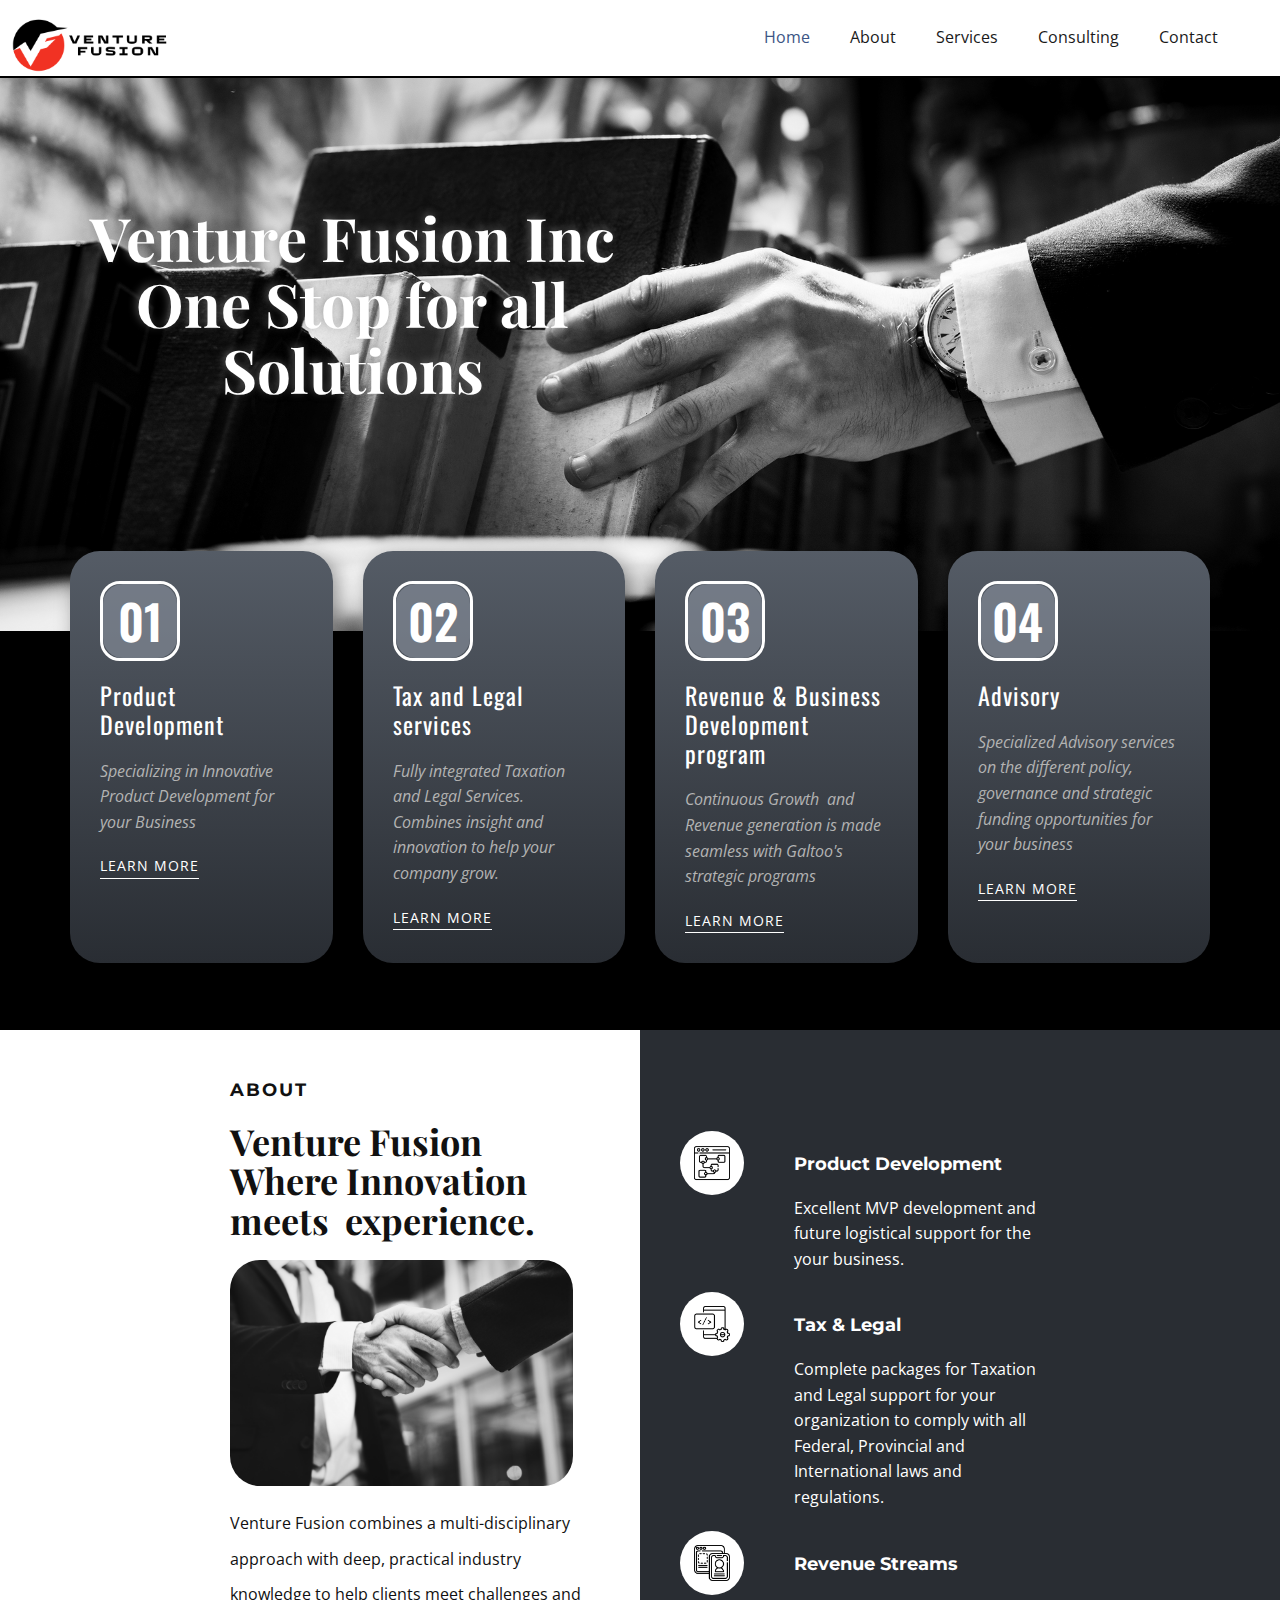
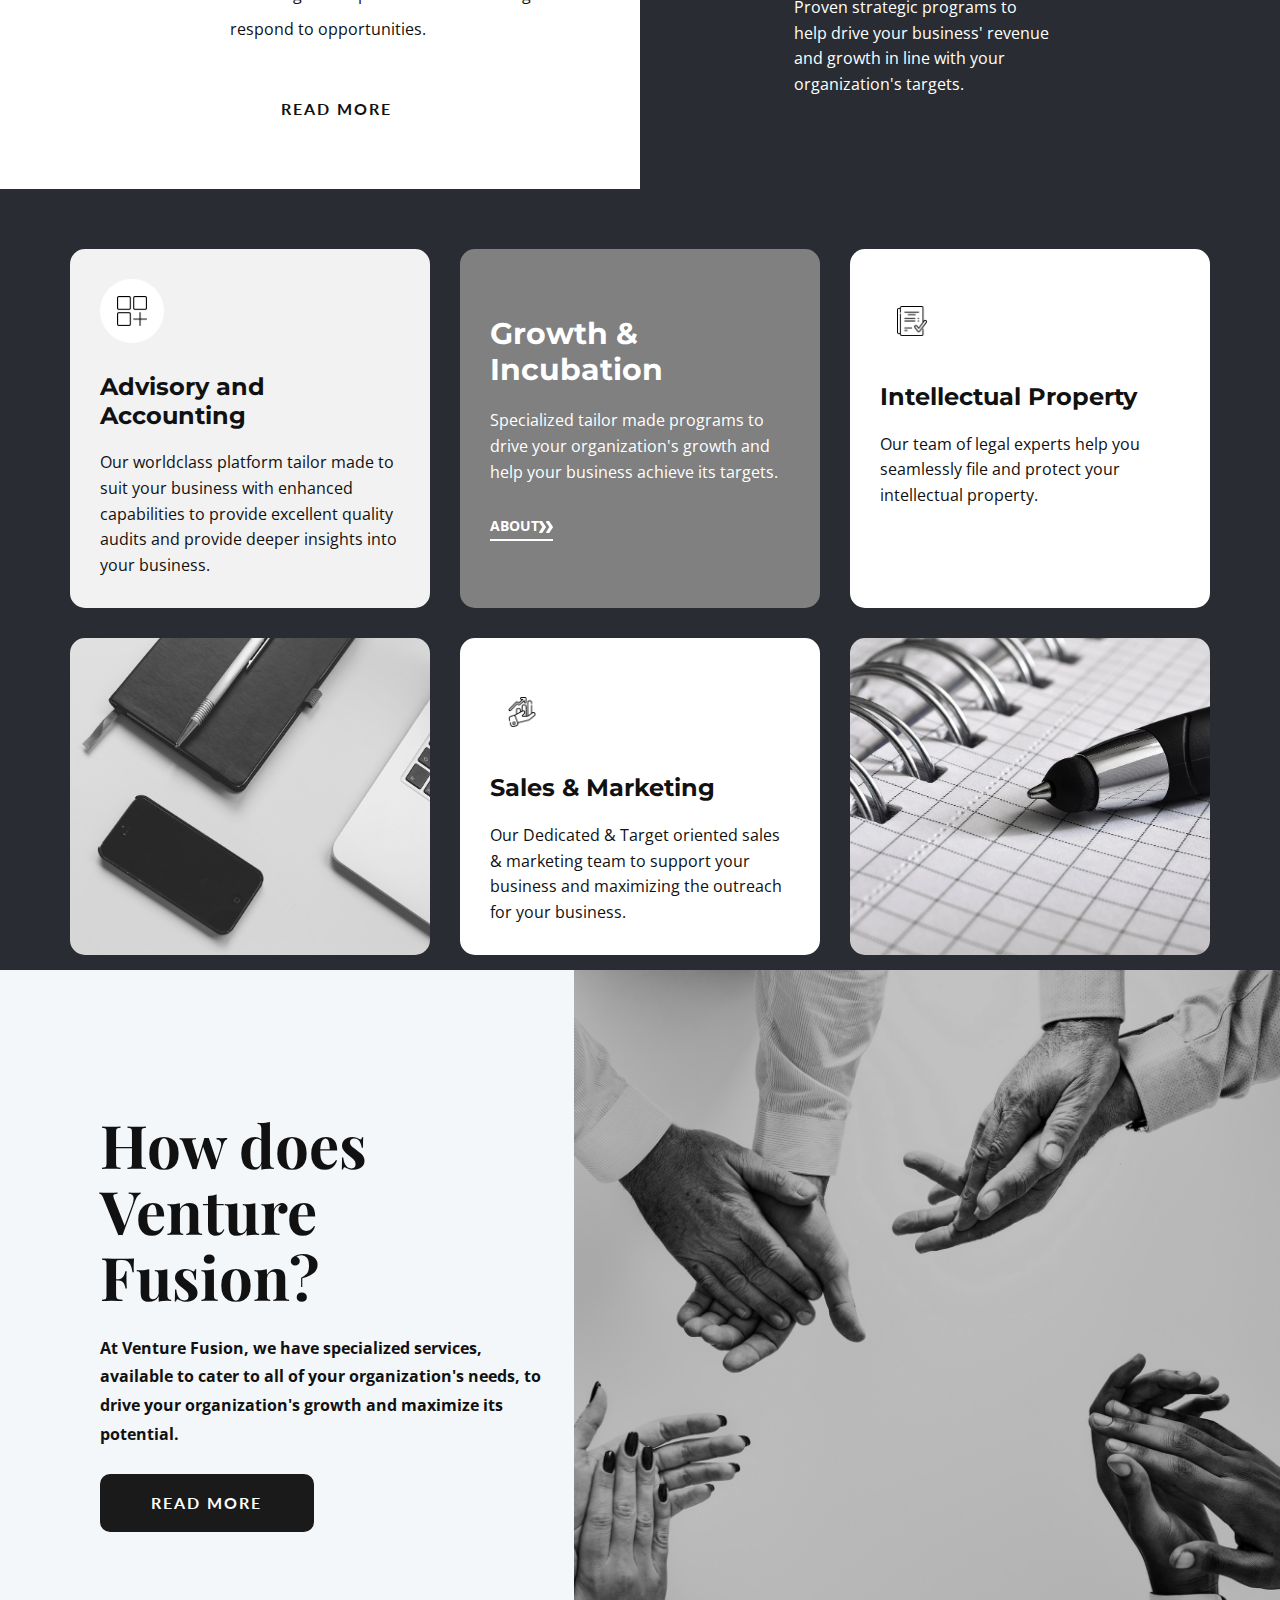
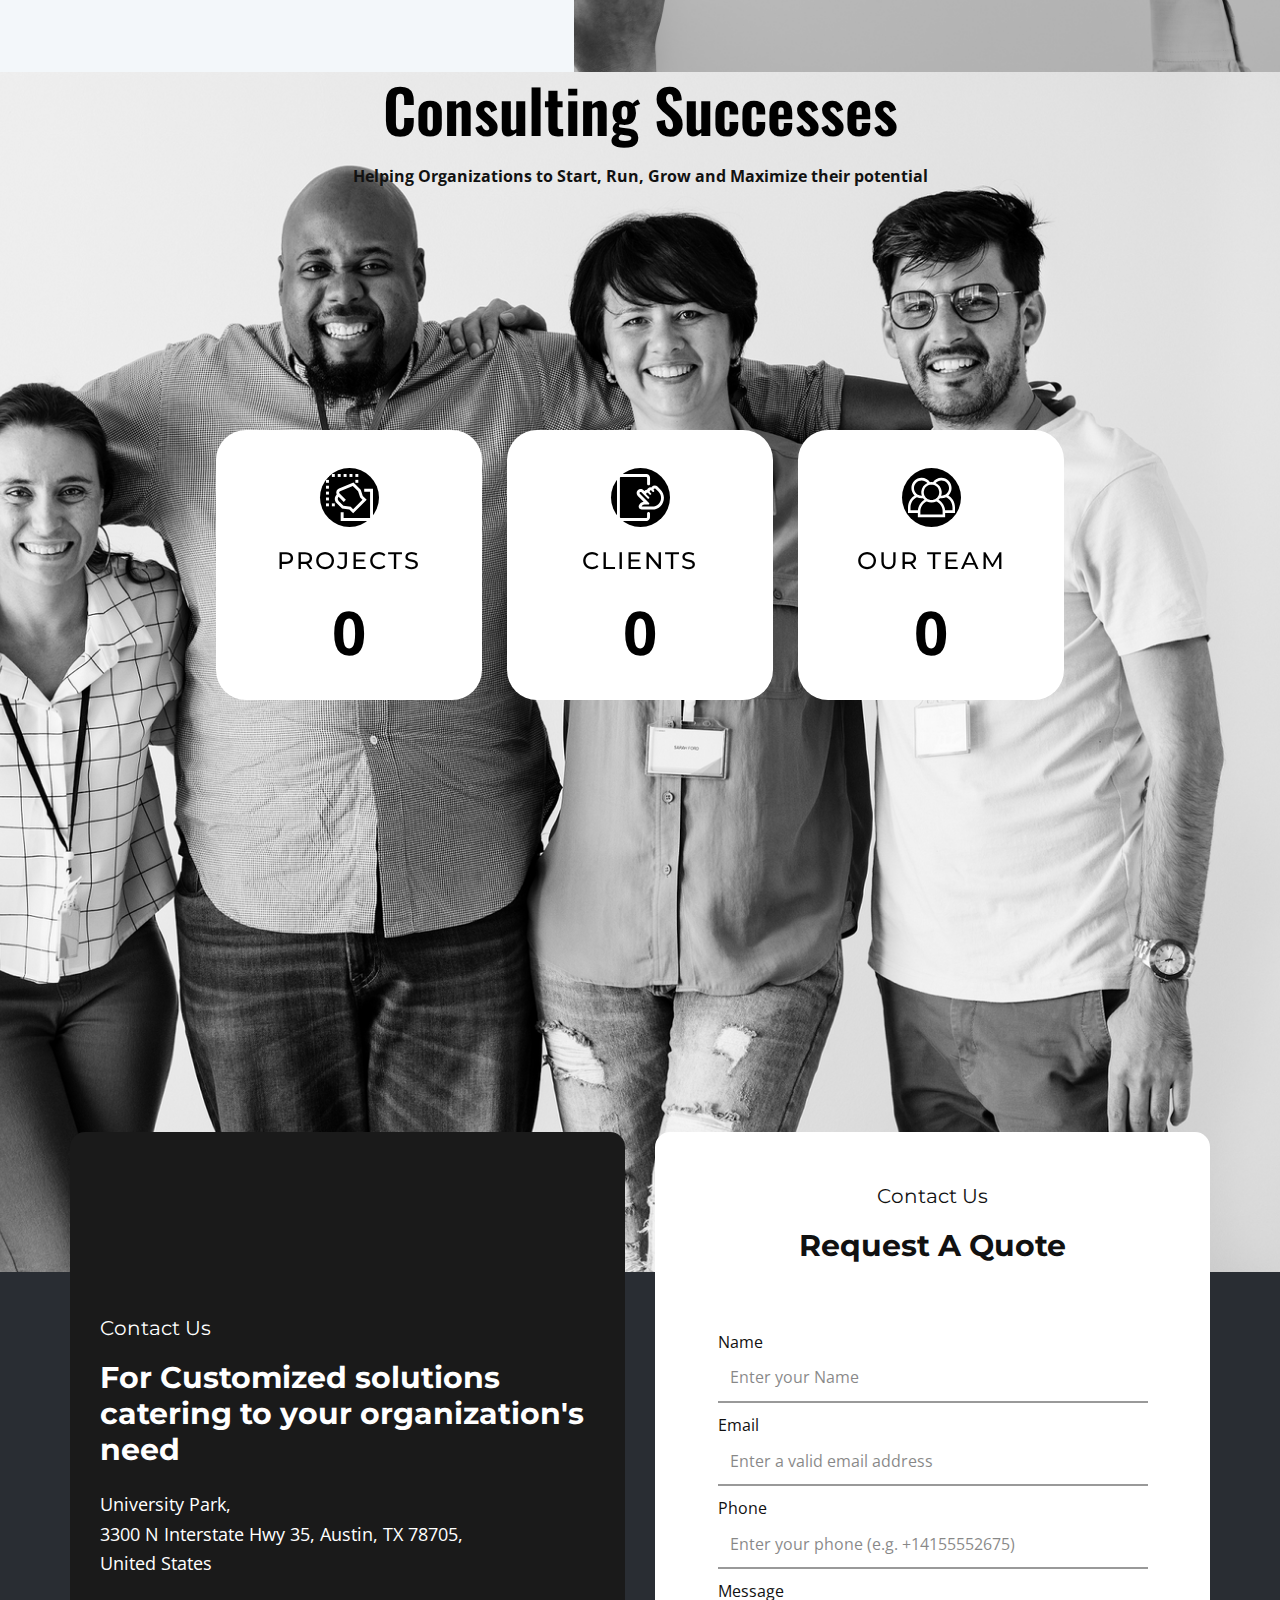
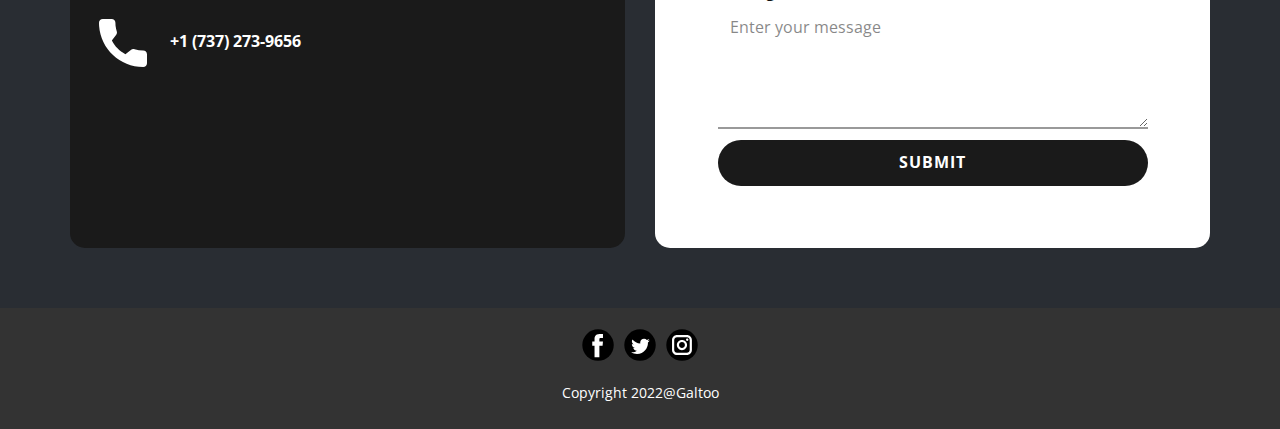
==== index.html @ 4411c6b2 "Initial commit" ====
<!DOCTYPE html>
<html style="font-size: 16px;" lang="en"><head>
    <meta name="viewport" content="width=device-width, initial-scale=1.0">
    <meta charset="utf-8">
    <meta name="keywords" content="01, 02, 03, 04, ​A Founder Branding Agency, Meet The Team
Our Professionals, ​How does startup funding work?, ​Your vision plus our expertise, ​Small Pricing Plan For Your Creative Business, ​Consulting Successes">
    <meta name="description" content="">
    <title>Home</title>
    <link rel="stylesheet" href="nicepage.css" media="screen">
<link rel="stylesheet" href="Home.css" media="screen">
    <script class="u-script" type="text/javascript" src="jquery.js" defer=""></script>
    <script class="u-script" type="text/javascript" src="nicepage.js" defer=""></script>
    <meta name="generator" content="Nicepage 5.0.7, nicepage.com">
    <meta name="referrer" content="origin">
    <link rel="icon" href="images/favicon.png">
    <link id="u-theme-google-font" rel="stylesheet" href="https://fonts.googleapis.com/css?family=Oswald:200,300,400,500,600,700|Open+Sans:300,300i,400,400i,500,500i,600,600i,700,700i,800,800i">
    <link id="u-page-google-font" rel="stylesheet" href="https://fonts.googleapis.com/css?family=Playfair+Display:400,400i,500,500i,600,600i,700,700i,800,800i,900,900i|Montserrat:100,100i,200,200i,300,300i,400,400i,500,500i,600,600i,700,700i,800,800i,900,900i|Lato:100,100i,300,300i,400,400i,700,700i,900,900i">
    
    
    
    
    
    
    
    <script type="application/ld+json">{
		"@context": "http://schema.org",
		"@type": "Organization",
		"name": "Galtoo",
		"logo": "images/VentureFusionLogo.png",
		"sameAs": [
				"https://facebook.com/name",
				"https://twitter.com/name",
				"https://instagram.com/name"
		]
}</script>
    <meta name="theme-color" content="#1659d7">
    <meta name="twitter:site" content="@">
    <meta name="twitter:card" content="summary_large_image">
    <meta name="twitter:title" content="Home">
    <meta name="twitter:description" content="Galtoo">
    <meta property="og:title" content="Home">
    <meta property="og:description" content="">
    <meta property="og:type" content="website">
  </head>
  <body data-home-page="Home.html" data-home-page-title="Home" class="u-body u-overlap u-xl-mode" data-lang="en"><header class="u-align-center-xs u-border-1 u-border-white u-clearfix u-header u-sticky u-sticky-2cbe u-white u-header" id="sec-805b"><style class="u-sticky-style" data-style-id="2cbe">.u-sticky-fixed.u-sticky-2cbe:before, .u-body.u-sticky-fixed .u-sticky-2cbe:before {
borders: top right bottom left !important; border-color: #404040 !important; border-width: 2px !important
}</style><a href="Home.html#sec-039a" class="u-image u-logo u-image-1" data-image-width="1000" data-image-height="1000" title="Home">
        <img src="images/VentureFusionLogo.png" class="u-logo-image u-logo-image-1">
      </a><nav class="u-align-left u-font-size-14 u-menu u-menu-one-level u-nav-spacing-25 u-offcanvas u-menu-1" data-responsive-from="MD">
        <div class="menu-collapse">
          <a class="u-button-style u-custom-text-active-color u-custom-text-color u-custom-text-hover-color u-nav-link" href="#" style="padding: 4px 0px; font-size: calc(1em + 8px);">
            <svg class="u-svg-link" preserveAspectRatio="xMidYMin slice" viewBox="0 0 302 302" style=""><use xmlns:xlink="http://www.w3.org/1999/xlink" xlink:href="#svg-7b92"></use></svg>
            <svg xmlns="http://www.w3.org/2000/svg" xmlns:xlink="http://www.w3.org/1999/xlink" version="1.1" id="svg-7b92" x="0px" y="0px" viewBox="0 0 302 302" style="enable-background:new 0 0 302 302;" xml:space="preserve" class="u-svg-content"><g><rect y="36" width="302" height="30"></rect><rect y="236" width="302" height="30"></rect><rect y="136" width="302" height="30"></rect>
</g><g></g><g></g><g></g><g></g><g></g><g></g><g></g><g></g><g></g><g></g><g></g><g></g><g></g><g></g><g></g></svg>
          </a>
        </div>
        <div class="u-custom-menu u-nav-container">
          <ul class="u-nav u-unstyled u-nav-1"><li class="u-nav-item"><a class="u-button-style u-nav-link u-text-active-palette-1-dark-2 u-text-grey-90 u-text-hover-palette-1-dark-1" href="Home.html#sec-039a" style="padding: 10px 20px;">Home</a>
</li><li class="u-nav-item"><a class="u-button-style u-nav-link u-text-active-palette-1-dark-2 u-text-grey-90 u-text-hover-palette-1-dark-1" href="Home.html#sec-cb4e" style="padding: 10px 20px;">About</a>
</li><li class="u-nav-item"><a class="u-button-style u-nav-link u-text-active-palette-1-dark-2 u-text-grey-90 u-text-hover-palette-1-dark-1" href="Home.html#carousel_8250" style="padding: 10px 20px;">Services</a>
</li><li class="u-nav-item"><a class="u-button-style u-nav-link u-text-active-palette-1-dark-2 u-text-grey-90 u-text-hover-palette-1-dark-1" href="Home.html#carousel_d7a8" style="padding: 10px 20px;">Consulting</a>
</li><li class="u-nav-item"><a class="u-button-style u-nav-link u-text-active-palette-1-dark-2 u-text-grey-90 u-text-hover-palette-1-dark-1" href="Home.html#carousel_e9ef" style="padding: 10px 20px;">Contact</a>
</li></ul>
        </div>
        <div class="u-custom-menu u-nav-container-collapse">
          <div class="u-align-center u-black u-container-style u-inner-container-layout u-opacity u-opacity-95 u-sidenav">
            <div class="u-inner-container-layout u-sidenav-overflow">
              <div class="u-menu-close"></div>
              <ul class="u-align-center u-nav u-popupmenu-items u-unstyled u-nav-2"><li class="u-nav-item"><a class="u-button-style u-nav-link" href="Home.html#sec-039a">Home</a>
</li><li class="u-nav-item"><a class="u-button-style u-nav-link" href="Home.html#sec-cb4e">About</a>
</li><li class="u-nav-item"><a class="u-button-style u-nav-link" href="Home.html#carousel_8250">Services</a>
</li><li class="u-nav-item"><a class="u-button-style u-nav-link" href="Home.html#carousel_d7a8">Consulting</a>
</li><li class="u-nav-item"><a class="u-button-style u-nav-link" href="Home.html#carousel_e9ef">Contact</a>
</li></ul>
            </div>
          </div>
          <div class="u-black u-menu-overlay u-opacity u-opacity-70"></div>
        </div>
      </nav></header> 
    <section class="u-align-center u-black u-clearfix u-section-1" id="sec-039a">
      <img class="u-expanded-width u-image u-image-1" src="images/closeup-hand-getting-book.png" data-image-width="2250" data-image-height="1502">
      <h2 class="u-align-center u-custom-font u-font-playfair-display u-text u-text-white u-text-1">Venture Fusion Inc<br>One Stop for all Solutions<br>
      </h2>
      <div class="u-list u-list-1">
        <div class="u-repeater u-repeater-1">
          <div class="u-align-left u-container-style u-gradient u-list-item u-radius-30 u-repeater-item u-shape-round u-list-item-1">
            <div class="u-container-layout u-similar-container u-valign-top u-container-layout-1">
              <div class="u-align-center u-border-radius-50 u-container-style u-group u-opacity u-opacity-65 u-palette-5-dark-1 u-radius-20 u-shape-round u-group-1">
                <div class="u-container-layout u-valign-middle u-container-layout-2">
                  <h2 class="u-text u-text-2">01</h2>
                </div>
              </div>
              <h5 class="u-text u-text-body-alt-color u-text-3">Product Development</h5>
              <p class="u-text u-text-default u-text-grey-30 u-text-4">Specializing in Innovative Product Development for your Business</p>
              <a href="About.html" class="u-border-1 u-border-hover-palette-1-base u-border-no-left u-border-no-right u-border-no-top u-border-white u-bottom-left-radius-0 u-bottom-right-radius-0 u-btn u-button-style u-none u-radius-0 u-text-body-alt-color u-top-left-radius-0 u-top-right-radius-0 u-btn-1">learn more</a>
            </div>
          </div>
          <div class="u-align-left u-container-style u-gradient u-list-item u-radius-30 u-repeater-item u-shape-round u-list-item-2">
            <div class="u-container-layout u-similar-container u-valign-top u-container-layout-3">
              <div class="u-align-center u-border-radius-50 u-container-style u-group u-opacity u-opacity-65 u-palette-5-dark-1 u-radius-20 u-shape-round u-video-cover u-group-2">
                <div class="u-container-layout u-valign-middle u-container-layout-4">
                  <h2 class="u-text u-text-default u-text-5">02</h2>
                </div>
              </div>
              <h5 class="u-text u-text-body-alt-color u-text-6">Tax and Legal services</h5>
              <p class="u-text u-text-default u-text-grey-30 u-text-7"> Fully integrated Taxation and Legal Services. Combines insight and innovation to help your company grow.<br>
              </p>
              <a href="About.html" class="u-border-1 u-border-hover-palette-1-base u-border-no-left u-border-no-right u-border-no-top u-border-white u-bottom-left-radius-0 u-bottom-right-radius-0 u-btn u-button-style u-none u-radius-0 u-text-body-alt-color u-top-left-radius-0 u-top-right-radius-0 u-btn-2">learn more</a>
            </div>
          </div>
          <div class="u-align-left u-container-style u-gradient u-list-item u-radius-30 u-repeater-item u-shape-round u-list-item-3">
            <div class="u-container-layout u-similar-container u-valign-top u-container-layout-5">
              <div class="u-align-center u-border-radius-50 u-container-style u-group u-opacity u-opacity-65 u-palette-5-dark-1 u-radius-20 u-shape-round u-video-cover u-group-3">
                <div class="u-container-layout u-valign-middle u-container-layout-6">
                  <h2 class="u-text u-text-default u-text-8">03</h2>
                </div>
              </div>
              <h5 class="u-text u-text-body-alt-color u-text-9">Revenue &amp; Business Development program</h5>
              <p class="u-text u-text-default u-text-grey-30 u-text-10"> Continuous Growth&nbsp; and Revenue generation is made seamless with Galtoo's strategic programs</p>
              <a href="About.html" class="u-border-1 u-border-hover-palette-1-base u-border-no-left u-border-no-right u-border-no-top u-border-white u-bottom-left-radius-0 u-bottom-right-radius-0 u-btn u-button-style u-none u-radius-0 u-text-body-alt-color u-top-left-radius-0 u-top-right-radius-0 u-btn-3">learn more</a>
            </div>
          </div>
          <div class="u-align-left u-container-style u-gradient u-list-item u-radius-30 u-repeater-item u-shape-round u-list-item-3">
            <div class="u-container-layout u-similar-container u-valign-top u-container-layout-5">
              <div class="u-align-center u-border-radius-50 u-container-style u-group u-opacity u-opacity-65 u-palette-5-dark-1 u-radius-20 u-shape-round u-video-cover u-group-3">
                <div class="u-container-layout u-valign-middle u-container-layout-6">
                  <h2 class="u-text u-text-default u-text-8">04</h2>
                </div>
              </div>
              <h5 class="u-text u-text-body-alt-color u-text-9">Advisory&nbsp;</h5>
              <p class="u-text u-text-default u-text-grey-30 u-text-13">Specialized Advisory services on the different policy, governance and strategic funding opportunities for your business</p>
              <a href="About.html" class="u-border-1 u-border-hover-palette-1-base u-border-no-left u-border-no-right u-border-no-top u-border-white u-bottom-left-radius-0 u-bottom-right-radius-0 u-btn u-button-style u-none u-radius-0 u-text-body-alt-color u-top-left-radius-0 u-top-right-radius-0 u-btn-3">learn more</a>
            </div>
          </div>
        </div>
      </div>
    </section>
    <section class="u-align-center u-clearfix u-section-2" id="sec-cb4e">
      <div class="u-clearfix u-expanded-width u-layout-wrap u-layout-wrap-1">
        <div class="u-gutter-0 u-layout">
          <div class="u-layout-row">
            <div class="u-align-left u-container-style u-layout-cell u-size-30 u-white u-layout-cell-1">
              <div class="u-container-layout u-container-layout-1">
                <h5 class="u-custom-font u-font-montserrat u-text u-text-default u-text-1">about</h5>
                <h2 class="u-custom-font u-font-playfair-display u-text u-text-2"> Venture Fusion<br>Where Innovation meets&nbsp; experience.
                </h2>
                <img class="u-image u-image-round u-radius-30 u-image-1" src="images/closeup-business-handshake.png" alt="" data-image-width="2830" data-image-height="1864">
                <p class="u-text u-text-default u-text-3">Venture Fusion combines a multi-disciplinary approach with deep, practical industry knowledge to help clients meet challenges and respond to opportunities.</p>
                <a href="About.html" class="u-active-black u-border-none u-btn u-btn-round u-button-style u-custom-font u-font-lato u-hover-black u-radius-10 u-white u-btn-1">read more</a>
              </div>
            </div>
            <div class="u-align-left u-container-style u-layout-cell u-palette-5-dark-3 u-shape-rectangle u-size-30 u-layout-cell-2">
              <div class="u-container-layout u-valign-middle u-container-layout-2">
                <div class="u-expanded-width u-list u-list-1">
                  <div class="u-repeater u-repeater-1">
                    <div class="u-align-left u-container-style u-list-item u-repeater-item u-shape-rectangle u-list-item-1">
                      <div class="u-container-layout u-similar-container u-container-layout-3"><span class="u-file-icon u-icon u-icon-circle u-white u-icon-1"><img src="images/1548686-5ba08d87.png" alt=""></span>
                        <h6 class="u-custom-font u-font-montserrat u-text u-text-4">Product Development</h6>
                        <p class="u-text u-text-5"><b>
                            <span style="font-weight: 400;">Excellent MVP development and future logistical support for the your business.</span></b>
                        </p>
                      </div>
                    </div>
                    <div class="u-align-left u-container-style u-list-item u-repeater-item u-shape-rectangle u-list-item-2">
                      <div class="u-container-layout u-similar-container u-container-layout-4"><span class="u-file-icon u-icon u-icon-circle u-white u-icon-2"><img src="images/1688519-1f8752e5.png" alt=""></span>
                        <h6 class="u-custom-font u-font-montserrat u-text u-text-6">Tax &amp; Legal</h6>
                        <p class="u-text u-text-7"><b style="font-weight: 400;">Complete packages for Taxation and Legal support for your organization to comply with all Federal, Provincial and International laws and regulations</b>.
                        </p>
                      </div>
                    </div>
                    <div class="u-align-left u-container-style u-list-item u-repeater-item u-shape-rectangle u-list-item-3">
                      <div class="u-container-layout u-similar-container u-container-layout-5"><span class="u-file-icon u-icon u-icon-circle u-white u-icon-3"><img src="images/4365874-6328f274.png" alt=""></span>
                        <h6 class="u-custom-font u-font-montserrat u-text u-text-8">Revenue Streams</h6>
                        <p class="u-text u-text-9">Proven strategic programs to&nbsp; help drive your business' revenue and growth in line with your organization's targets.<br>
                        </p>
                      </div>
                    </div>
                  </div>
                </div>
              </div>
            </div>
          </div>
        </div>
      </div>
    </section>
    <section class="u-clearfix u-palette-5-dark-3 u-section-3" id="carousel_8250">
      <div class="u-clearfix u-sheet u-sheet-1">
        <div class="u-clearfix u-expanded-width u-gutter-30 u-layout-wrap u-layout-wrap-1">
          <div class="u-layout">
            <div class="u-layout-col">
              <div class="u-size-30">
                <div class="u-layout-row">
                  <div class="u-align-left u-container-style u-grey-5 u-layout-cell u-radius-30 u-size-20 u-layout-cell-1">
                    <div class="u-container-layout u-valign-middle u-container-layout-1"><span class="u-file-icon u-icon u-icon-circle u-white u-icon-1"><img src="images/7.png" alt=""></span>
                      <h4 class="u-custom-font u-font-montserrat u-text u-text-default u-text-1">Advisory and Accounting</h4>
                      <p class="u-text u-text-default u-text-2">Our worldclass platform tailor made to suit your business with enhanced capabilities to provide excellent quality&nbsp; audits and provide deeper insights into your business.</p>
                    </div>
                  </div>
                  <div class="u-align-left u-container-style u-grey-50 u-layout-cell u-radius-30 u-shape-round u-size-20 u-layout-cell-2">
                    <div class="u-container-layout u-valign-middle u-container-layout-2">
                      <h3 class="u-custom-font u-font-montserrat u-text u-text-default u-text-3">Growth &amp; Incubation</h3>
                      <p class="u-text u-text-default u-text-4">Specialized tailor made programs to drive your organization's growth and help your business achieve its targets.</p>
                      <a href="About.html" class="u-border-2 u-border-active-palette-1-light-2 u-border-hover-palette-1-light-2 u-border-no-left u-border-no-right u-border-no-top u-border-white u-bottom-left-radius-0 u-bottom-right-radius-0 u-btn u-button-style u-none u-radius-0 u-text-active-palette-1-light-2 u-text-body-alt-color u-text-hover-palette-1-light-2 u-top-left-radius-0 u-top-right-radius-0 u-btn-1">About<span class="u-icon u-text-white"><svg class="u-svg-content" viewBox="0 -32 426.66667 426" style="width: 1em; height: 1em;"><path d="m213.332031 181.667969c0 4.265625-1.277343 8.53125-3.625 11.730469l-106.667969 160c-3.839843 5.761718-10.238281 9.601562-17.707031 9.601562h-64c-11.730469 0-21.332031-9.601562-21.332031-21.332031 0-4.269531 1.28125-8.535157 3.625-11.734375l98.773438-148.265625-98.773438-148.269531c-2.34375-3.199219-3.625-7.464844-3.625-11.730469 0-11.734375 9.601562-21.335938 21.332031-21.335938h64c7.46875 0 13.867188 3.839844 17.707031 9.601563l106.667969 160c2.347657 3.199218 3.625 7.464844 3.625 11.734375zm0 0"></path><path d="m426.667969 181.667969c0 4.265625-1.28125 8.53125-3.628907 11.730469l-106.664062 160c-3.839844 5.761718-10.242188 9.601562-17.707031 9.601562h-64c-11.734375 0-21.335938-9.601562-21.335938-21.332031 0-4.269531 1.28125-8.535157 3.628907-11.734375l98.773437-148.265625-98.773437-148.269531c-2.347657-3.199219-3.628907-7.464844-3.628907-11.730469 0-11.734375 9.601563-21.335938 21.335938-21.335938h64c7.464843 0 13.867187 3.839844 17.707031 9.601563l106.664062 160c2.347657 3.199218 3.628907 7.464844 3.628907 11.734375zm0 0"></path></svg><img></span>
                      </a>
                    </div>
                  </div>
                  <div class="u-align-left u-container-style u-layout-cell u-radius-30 u-shape-round u-size-20 u-white u-layout-cell-3">
                    <div class="u-container-layout u-container-layout-3"><span class="u-file-icon u-icon u-icon-circle u-white u-icon-3"><img src="images/310909-44334308.png" alt=""></span>
                      <h4 class="u-custom-font u-font-montserrat u-text u-text-default u-text-5"> Intellectual Property</h4>
                      <p class="u-text u-text-default u-text-6">Our team of legal experts help you seamlessly file and protect your intellectual property.</p>
                    </div>
                  </div>
                </div>
              </div>
              <div class="u-size-30">
                <div class="u-layout-row">
                  <div class="u-align-left u-container-style u-image u-image-round u-layout-cell u-radius-30 u-size-20 u-image-1" data-image-width="1280" data-image-height="853">
                    <div class="u-container-layout u-container-layout-4"></div>
                  </div>
                  <div class="u-align-left u-container-style u-layout-cell u-radius-30 u-shape-round u-size-20 u-white u-layout-cell-5">
                    <div class="u-container-layout u-container-layout-5"><span class="u-file-icon u-icon u-icon-circle u-white u-icon-4"><img src="images/1389079-dcb4a81d.png" alt=""></span>
                      <h4 class="u-custom-font u-font-montserrat u-text u-text-default u-text-7"> Sales &amp; Marketing</h4>
                      <p class="u-text u-text-default u-text-8">Our Dedicated &amp; Target oriented sales &amp; marketing team to support your business and maximizing the outreach for your business.</p>
                    </div>
                  </div>
                  <div class="u-align-left u-container-style u-image u-image-round u-layout-cell u-radius-30 u-shape-round u-size-20 u-image-2" data-image-width="1280" data-image-height="853">
                    <div class="u-container-layout u-valign-top u-container-layout-6"></div>
                  </div>
                </div>
              </div>
            </div>
          </div>
        </div>
      </div>
    </section>
    <section class="u-clearfix u-image u-section-4" id="carousel_9b75" data-image-width="1980" data-image-height="1141">
      <div class="u-clearfix u-layout-wrap u-layout-wrap-1">
        <div class="u-layout">
          <div class="u-layout-row">
            <div class="u-align-left u-container-style u-layout-cell u-shape-rectangle u-size-25-lg u-size-25-xl u-size-60-md u-size-60-sm u-size-60-xs u-layout-cell-1">
              <div class="u-container-layout u-valign-middle u-container-layout-1">
                <h2 class="u-custom-font u-font-playfair-display u-text u-text-1">
                  <span style="font-weight: 700;"></span>How does Venture Fusion?
                </h2>
                <p class="u-text u-text-2"><b>At Venture Fusion, we have specialized services, available to cater to all of your organization's needs, to drive your organization's growth and maximize its potential.</b>
                </p>
                <a href="About.html" class="u-active-black u-border-none u-btn u-btn-round u-button-style u-custom-font u-font-lato u-grey-90 u-hover-black u-radius-10 u-btn-1">read more</a>
              </div>
            </div>
            <div class="u-container-style u-image u-layout-cell u-size-35-lg u-size-35-xl u-size-60-md u-size-60-sm u-size-60-xs u-image-1" data-image-width="2433" data-image-height="1842">
              <div class="u-container-layout u-container-layout-2"></div>
            </div>
          </div>
        </div>
      </div>
    </section>
    <section class="u-align-center u-clearfix u-image u-section-5" src="" id="carousel_d7a8" data-image-width="2508" data-image-height="1594">
      <div class="u-clearfix u-sheet u-sheet-1">
        <div class="u-align-center u-container-style u-group u-group-1">
          <div class="u-container-layout u-valign-top u-container-layout-1">
            <h2 class="u-text u-text-black u-text-default u-text-1"> Consulting Successes</h2>
            <p class="u-text u-text-2">Helping Organizations to Start, Run, Grow and Maximize their potential<br>
              <br>
              <br>
            </p>
          </div>
        </div>
        <div class="u-list u-list-1">
          <div class="u-repeater u-repeater-1">
            <div class="u-align-center u-container-style u-list-item u-radius-30 u-repeater-item u-shape-round u-video-cover u-white" data-animation-name="zoomIn" data-animation-duration="2000" data-animation-direction="">
              <div class="u-container-layout u-similar-container u-valign-middle u-container-layout-2"><span class="u-black u-icon u-icon-circle u-text-white u-icon-1">
            <svg class="u-svg-link" preserveAspectRatio="xMidYMin slice" viewBox="0 0 128 128" style=""><use xmlns:xlink="http://www.w3.org/1999/xlink" xlink:href="#svg-5e7a"></use></svg>
            <svg class="u-svg-content" viewBox="0 0 128 128" id="svg-5e7a"><polygon points="104 40 104 48 120 48 120 120 48 120 48 104 40 104 40 128 128 128 128 40"></polygon><rect x="80" width="8" height="8"></rect><rect x="16" width="8" height="8"></rect><rect x="32" width="8" height="8"></rect><rect x="16" y="80" width="8" height="8"></rect><rect x="48" width="8" height="8"></rect><rect x="64" width="8" height="8"></rect><rect width="8" height="8"></rect><rect y="48" width="8" height="8"></rect><rect y="64" width="8" height="8"></rect><rect y="32" width="8" height="8"></rect><rect y="16" width="8" height="8"></rect><rect x="80" y="16" width="8" height="8"></rect><rect y="80" width="8" height="8"></rect><path d="m63.6 96.8 10.4 10.4 36.8-36.8-10.6-10.6-5.7-17-19.6-19.5-39.5 16.2c-6.1 2.5-9.1 9.5-6.5 15.7l0.3 0.6-0.5 0.5c-6.2 6.2-6.2 16.4 0 22.6l15.1 15.1 19.8 2.8zm-31.6-29.2c0-2.1 0.8-4.2 2.3-5.7l14.1 14.1 5.7-5.7-17-17c-1.6-1.6-1.6-4.1 0-5.7 0.4-0.4 0.8-0.7 1.3-0.9l34.6-14 14.4 14.4 5.7 17 6.3 6.3-25.5 25.5-6.6-6.6-19.8-2.8-13.2-13.3c-1.5-1.5-2.3-3.5-2.3-5.6z"></path></svg>
          </span>
                <h3 class="u-custom-font u-font-montserrat u-text u-text-black u-text-default u-text-3">Projects</h3>
                <p class="u-text u-text-black u-text-default u-text-4" data-animation-name="counter" data-animation-event="scroll" data-animation-duration="3000">300</p>
              </div>
            </div>
            <div class="u-align-center u-container-style u-list-item u-radius-30 u-repeater-item u-shape-round u-video-cover u-white" data-animation-name="zoomIn" data-animation-duration="2000" data-animation-direction="">
              <div class="u-container-layout u-similar-container u-valign-middle u-container-layout-3"><span class="u-black u-icon u-icon-circle u-text-white u-icon-2">
            <svg class="u-svg-link" preserveAspectRatio="xMidYMin slice" viewBox="0 0 128 128" style=""><use xmlns:xlink="http://www.w3.org/1999/xlink" xlink:href="#svg-e6b7"></use></svg>
            <svg class="u-svg-content" viewBox="0 0 128 128" id="svg-e6b7"><path d="m102.7 39.2c0.8 0 1.5 0.3 2.1 0.9l7.8 7.8c4.8 4.8 7.7 11.5 7.4 18.3-0.6 12.6-11 22.6-23.7 22.6h-29c-0.1 0-0.1-0.1-0.1-0.2 1.1-3 4.1-5.2 7.5-5.2h10.5c0.9 0 1.8-0.4 2.3-1.1 0.8-1.1 0.7-2.6-0.3-3.5l-24.9-24.8c-0.6-0.6-0.9-1.3-0.9-2.1s0.3-1.5 0.9-2.1 1.3-0.8 2.1-0.8 1.5 0.3 2.1 0.8l16.9 16.9c0.5 0.5 1.2 0.8 1.9 0.8s1.4-0.3 1.9-0.8 0.8-1.2 0.8-1.9-0.3-1.4-0.8-1.9l-6.7-6.7c-0.6-0.6-0.9-1.3-0.9-2.1s0.3-1.5 0.9-2.1 1.3-0.8 2.1-0.8 1.5 0.3 2.1 0.8l4 4c0.5 0.5 1.2 0.8 1.9 0.8s1.4-0.3 1.9-0.8 0.8-1.2 0.8-1.9-0.3-1.4-0.8-1.9l-2.7-2.7c-0.5-0.5-0.8-1.2-0.8-2s0.3-1.5 0.9-2.1 1.3-0.9 2.1-0.9 1.5 0.3 2.1 0.9l2.7 2.7c0.5 0.5 1.2 0.8 1.9 0.8s1.4-0.3 1.9-0.8 0.8-1.2 0.8-1.9-0.2-1.3-0.7-1.8c-0.8-0.9-1.2-2.1-0.8-3.3 0.5-1.3 1.6-1.9 2.8-1.9m0-8c-2.9 0-5.7 1.1-7.8 3.2-0.7 0.7-1.2 1.4-1.7 2.1 0 0-0.1 0.1-0.1 0-0.4 0-0.8-0.1-1.1-0.1-2.9 0-5.7 1.1-7.8 3.2-1 1-1.8 2.2-2.3 3.4 0 0 0 0.1-0.1 0.1-2.6 0.2-5.1 1.3-6.9 3.2l-0.2 0.2-2.5-2.5c-2-2-4.9-3.2-7.8-3.2s-5.7 1.1-7.8 3.2-3.2 4.9-3.2 7.8c0 3 1.2 5.7 3.2 7.8l15.8 15.8c0.1 0.1 0 0.2-0.1 0.2-5.8 0.8-10.8 4.8-12.8 10.5-1.9 5.2 2 10.7 7.5 10.7h29.1c8.5 0 16.4-3.3 22.4-9.3 6.1-6.1 9.4-14.3 9.3-23-0.1-8.4-3.8-16.4-9.8-22.4l-7.8-7.8c-1.8-2-4.6-3.1-7.5-3.1z"></path><path d="m82.1 118c0 1.1-0.9 2-2 2h-70.2c-1.1 0-2-0.9-2-2v-108c0-1.1 0.9-2 2-2h70.1c1.1 0 2 0.9 2 2v16.9c0 2.2 1.8 4 4 4s4-1.8 4-4v-16.9c0-5.5-4.5-10-9.9-10h-70.2c-5.4 0-9.9 4.5-9.9 10v108c0 5.5 4.5 10 9.9 10h70.1c5.5 0 9.9-4.5 9.9-10v-10.6c0-2.2-1.8-4-4-4s-4 1.8-4 4v10.6z"></path></svg>
          </span>
                <h3 class="u-custom-font u-font-montserrat u-text u-text-black u-text-default u-text-5">Clie<span style="font-weight: 700;"></span>nts
                </h3>
                <p class="u-text u-text-black u-text-default u-text-6" data-animation-name="counter" data-animation-event="scroll" data-animation-duration="3000">675</p>
              </div>
            </div>
            <div class="u-align-center u-container-style u-list-item u-radius-30 u-repeater-item u-shape-round u-video-cover u-white" data-animation-name="zoomIn" data-animation-duration="2000" data-animation-direction="">
              <div class="u-container-layout u-similar-container u-valign-middle u-container-layout-4"><span class="u-black u-icon u-icon-circle u-text-white u-icon-3"><svg class="u-svg-link" preserveAspectRatio="xMidYMin slice" viewBox="0 0 372.483 372.483" style=""><use xmlns:xlink="http://www.w3.org/1999/xlink" xlink:href="#svg-32f8"></use></svg><svg class="u-svg-content" viewBox="0 0 372.483 372.483" x="0px" y="0px" id="svg-32f8" style="enable-background:new 0 0 372.483 372.483;"><g id="XMLID_10_"><g><path d="M372.482,263.045c0-21.796-6.527-42.842-18.877-60.863c-8.883-12.962-20.322-23.726-33.578-31.725    c15.607-14.78,25.372-35.67,25.372-58.811c0-44.684-36.354-81.038-81.037-81.038c-26.496,0-51.316,13.104-66.392,34.615    c-3.831-0.558-7.745-0.859-11.729-0.859s-7.897,0.302-11.728,0.859c-15.077-21.511-39.897-34.615-66.392-34.615    c-44.684,0-81.038,36.354-81.038,81.038c0,23.141,9.765,44.031,25.373,58.811c-13.257,7.998-24.696,18.763-33.578,31.724    C6.528,220.203,0,241.249,0,263.045v45.075h78.121v33.755h216.242V308.12h78.12v-45.075H372.482z M264.362,50.609    c33.656,0,61.037,27.381,61.037,61.038s-27.381,61.038-61.037,61.038c-0.603,0-1.206-0.009-1.81-0.027    c0.046-0.128,0.084-0.259,0.129-0.387c1.042-2.954,1.911-5.988,2.608-9.087c0.049-0.22,0.105-0.438,0.152-0.659    c0.181-0.836,0.34-1.68,0.495-2.526c0.073-0.4,0.148-0.799,0.215-1.2c0.126-0.755,0.24-1.513,0.345-2.274    c0.073-0.529,0.139-1.058,0.202-1.588c0.079-0.672,0.156-1.345,0.219-2.022c0.064-0.691,0.112-1.383,0.158-2.076    c0.036-0.546,0.081-1.09,0.106-1.639c0.055-1.177,0.086-2.356,0.09-3.536c0-0.087,0.007-0.172,0.007-0.26    c0-0.047-0.004-0.094-0.004-0.141c-0.002-1.205-0.037-2.403-0.091-3.597c-0.016-0.347-0.037-0.693-0.057-1.039    c-0.059-1.015-0.136-2.025-0.231-3.03c-0.022-0.228-0.04-0.456-0.063-0.683c-3.022-29.209-21.475-54.21-48.095-65.774    C230.208,58.253,246.8,50.609,264.362,50.609z M165.122,88.131c0.195-0.071,0.392-0.138,0.587-0.208    c0.607-0.217,1.219-0.423,1.834-0.622c0.466-0.149,0.935-0.293,1.407-0.431c0.343-0.101,0.687-0.198,1.032-0.294    c0.616-0.169,1.235-0.334,1.86-0.485c4.62-1.122,9.438-1.731,14.397-1.731c4.963,0.004,9.783,0.614,14.404,1.736    c0.621,0.15,1.236,0.314,1.849,0.482c0.35,0.097,0.7,0.195,1.047,0.298c0.466,0.137,0.93,0.279,1.391,0.426    c0.623,0.201,1.242,0.409,1.856,0.629c0.189,0.067,0.378,0.131,0.566,0.2c20.413,7.549,35.718,25.716,39.182,47.763    c0.027,0.176,0.053,0.353,0.079,0.53c0.111,0.747,0.204,1.5,0.287,2.255c0.03,0.278,0.062,0.555,0.089,0.834    c0.066,0.689,0.115,1.383,0.159,2.079c0.018,0.298,0.043,0.595,0.057,0.894c0.042,0.889,0.065,1.783,0.068,2.682    c0,0.078,0.005,0.154,0.005,0.232c0,0.036-0.002,0.073-0.002,0.109c-0.002,0.87-0.028,1.734-0.066,2.595    c-0.012,0.271-0.024,0.542-0.04,0.812c-0.047,0.832-0.109,1.66-0.189,2.482c-0.031,0.318-0.073,0.635-0.109,0.952    c-0.061,0.532-0.129,1.063-0.203,1.591c-0.058,0.411-0.116,0.823-0.182,1.232c-0.101,0.623-0.213,1.242-0.333,1.859    c-0.107,0.549-0.224,1.096-0.346,1.642c-0.073,0.329-0.149,0.658-0.228,0.985c-0.195,0.811-0.409,1.617-0.637,2.42    c-0.091,0.319-0.176,0.64-0.272,0.956c-0.139,0.46-0.289,0.916-0.438,1.372c-0.12,0.365-0.243,0.728-0.37,1.09    c-0.144,0.411-0.286,0.823-0.438,1.231c-0.259,0.693-0.531,1.38-0.814,2.061c-0.126,0.304-0.26,0.605-0.391,0.908    c-0.247,0.567-0.501,1.131-0.765,1.689c-0.031,0.066-0.062,0.132-0.093,0.198c-0.095,0.198-0.189,0.397-0.286,0.595    c-0.296,0.604-0.604,1.201-0.92,1.793c-0.123,0.23-0.242,0.463-0.368,0.692c-0.008,0.015-0.016,0.029-0.024,0.043    c-0.346,0.63-0.707,1.25-1.074,1.866c-0.146,0.244-0.29,0.489-0.439,0.73c-0.4,0.649-0.811,1.291-1.234,1.923    c-0.263,0.393-0.538,0.778-0.81,1.165c-0.231,0.328-0.461,0.657-0.698,0.98c-0.307,0.418-0.62,0.831-0.938,1.242    c-0.216,0.279-0.434,0.556-0.654,0.832c-0.336,0.42-0.675,0.838-1.021,1.249c-0.215,0.255-0.436,0.505-0.655,0.756    c-0.36,0.413-0.719,0.827-1.089,1.23c-0.22,0.239-0.448,0.469-0.672,0.705c-0.602,0.635-1.218,1.256-1.846,1.865    c-0.373,0.361-0.744,0.723-1.126,1.074c-0.264,0.243-0.535,0.479-0.804,0.718c-0.438,0.389-0.879,0.774-1.328,1.15    c-0.228,0.191-0.458,0.38-0.689,0.568c-0.543,0.442-1.093,0.875-1.652,1.299c-0.152,0.115-0.302,0.232-0.455,0.346    c-10.16,7.553-22.736,12.03-36.34,12.03c-13.605,0-26.183-4.478-36.343-12.033c-0.15-0.112-0.297-0.227-0.446-0.34    c-0.561-0.425-1.114-0.861-1.659-1.305c-0.229-0.187-0.458-0.374-0.684-0.564c-0.451-0.378-0.893-0.765-1.333-1.155    c-0.267-0.238-0.537-0.472-0.8-0.714c-0.383-0.352-0.755-0.715-1.129-1.076c-0.631-0.611-1.248-1.234-1.852-1.871    c-0.221-0.233-0.447-0.46-0.664-0.696c-0.371-0.404-0.73-0.819-1.09-1.232c-0.219-0.251-0.439-0.5-0.654-0.755    c-0.347-0.411-0.685-0.829-1.021-1.248c-0.22-0.276-0.439-0.553-0.655-0.833c-0.317-0.41-0.63-0.823-0.937-1.241    c-0.237-0.324-0.468-0.654-0.699-0.983c-0.272-0.386-0.546-0.77-0.808-1.162c-0.425-0.635-0.838-1.279-1.239-1.93    c-0.147-0.239-0.289-0.48-0.433-0.721c-0.373-0.625-0.738-1.253-1.089-1.892c-0.129-0.235-0.251-0.474-0.378-0.71    c-0.316-0.594-0.625-1.193-0.922-1.798c-0.106-0.215-0.209-0.432-0.312-0.648c-0.016-0.033-0.031-0.066-0.046-0.099    c-0.277-0.584-0.542-1.174-0.801-1.769c-0.123-0.283-0.248-0.565-0.366-0.849c-0.29-0.696-0.567-1.398-0.832-2.106    c-0.143-0.382-0.275-0.768-0.41-1.153c-0.139-0.395-0.273-0.793-0.404-1.192c-0.141-0.432-0.283-0.864-0.415-1.298    c-0.197-0.649-0.383-1.302-0.558-1.959c-0.123-0.461-0.234-0.926-0.347-1.39c-0.088-0.365-0.173-0.73-0.254-1.097    c-0.1-0.45-0.201-0.899-0.291-1.351c-0.139-0.704-0.266-1.412-0.38-2.124c-0.062-0.384-0.116-0.769-0.171-1.153    c-0.081-0.569-0.154-1.141-0.219-1.715c-0.032-0.283-0.069-0.566-0.098-0.849c-0.083-0.843-0.146-1.692-0.194-2.544    c-0.014-0.245-0.025-0.49-0.036-0.735c-0.041-0.911-0.07-1.825-0.07-2.745c0-0.986,0.028-1.965,0.075-2.94    c0.013-0.265,0.035-0.528,0.05-0.792c0.044-0.732,0.097-1.462,0.167-2.188c0.024-0.253,0.053-0.505,0.08-0.757    c0.086-0.786,0.183-1.568,0.299-2.345c0.022-0.151,0.044-0.303,0.068-0.454C129.393,113.864,144.701,95.685,165.122,88.131z     M47.083,111.647c0-33.656,27.381-61.038,61.038-61.038c17.563,0,34.154,7.645,45.625,20.529    c-26.629,11.568-45.086,36.581-48.099,65.802c-0.021,0.198-0.036,0.397-0.055,0.596c-0.1,1.041-0.179,2.086-0.239,3.137    c-0.018,0.32-0.038,0.639-0.053,0.96c-0.057,1.251-0.096,2.506-0.096,3.77c0,1.276,0.037,2.549,0.097,3.821    c0.024,0.512,0.066,1.019,0.099,1.528c0.049,0.732,0.099,1.464,0.167,2.194c0.06,0.649,0.134,1.294,0.21,1.939    c0.066,0.562,0.136,1.122,0.214,1.682c0.102,0.735,0.212,1.467,0.333,2.196c0.073,0.433,0.153,0.865,0.232,1.297    c0.15,0.816,0.303,1.63,0.477,2.437c0.058,0.266,0.124,0.53,0.184,0.795c0.679,3.003,1.522,5.943,2.526,8.81    c0.064,0.185,0.12,0.372,0.185,0.556c-0.603,0.018-1.207,0.027-1.809,0.027C74.464,172.684,47.083,145.303,47.083,111.647z     M94.888,239.148c-0.22,0.347-0.43,0.7-0.646,1.049c-0.457,0.738-0.91,1.478-1.348,2.225c-0.245,0.417-0.481,0.837-0.719,1.257    c-0.394,0.693-0.783,1.388-1.161,2.089c-0.238,0.441-0.472,0.884-0.704,1.327c-0.364,0.697-0.719,1.398-1.067,2.101    c-0.219,0.442-0.437,0.883-0.649,1.327c-0.354,0.741-0.695,1.488-1.032,2.236c-0.183,0.407-0.371,0.811-0.548,1.22    c-0.39,0.896-0.762,1.799-1.127,2.705c-0.107,0.265-0.221,0.527-0.325,0.792c-0.463,1.177-0.906,2.362-1.326,3.553    c-0.096,0.273-0.182,0.549-0.277,0.822c-0.316,0.918-0.624,1.839-0.915,2.764c-0.133,0.425-0.256,0.852-0.384,1.278    c-0.235,0.784-0.466,1.569-0.683,2.359c-0.129,0.47-0.252,0.941-0.375,1.413c-0.198,0.758-0.388,1.518-0.568,2.281    c-0.115,0.483-0.227,0.966-0.334,1.45c-0.172,0.773-0.333,1.549-0.488,2.326c-0.093,0.467-0.189,0.934-0.276,1.403    c-0.157,0.846-0.298,1.696-0.435,2.547c-0.064,0.4-0.135,0.798-0.195,1.198c-0.186,1.25-0.355,2.503-0.497,3.762    c-0.002,0.015-0.003,0.03-0.004,0.045c-0.129,1.145-0.24,2.292-0.333,3.443H20v-25.075c0-34.258,19.694-65.013,50.548-79.631    c11.24,5.908,24.017,9.271,37.572,9.271c3.92,0,7.852-0.29,11.754-0.864c0.608,0.867,1.226,1.725,1.866,2.567    c0.216,0.283,0.44,0.559,0.66,0.839c0.632,0.808,1.273,1.607,1.935,2.39c0.271,0.321,0.549,0.635,0.825,0.952    c0.62,0.712,1.25,1.415,1.894,2.104c0.338,0.363,0.682,0.72,1.026,1.077c0.589,0.607,1.186,1.205,1.793,1.794    c0.228,0.221,0.443,0.455,0.673,0.674c-0.869,0.525-1.73,1.063-2.583,1.612c-0.139,0.089-0.275,0.183-0.413,0.273    c-0.853,0.554-1.697,1.12-2.533,1.697c-0.289,0.2-0.577,0.402-0.865,0.604c-0.745,0.525-1.482,1.059-2.213,1.602    c-0.231,0.172-0.465,0.34-0.694,0.514c-0.93,0.703-1.849,1.419-2.756,2.151c-0.198,0.16-0.392,0.325-0.59,0.487    c-0.722,0.591-1.437,1.192-2.143,1.802c-0.274,0.236-0.546,0.474-0.818,0.713c-0.707,0.623-1.405,1.255-2.096,1.896    c-0.18,0.167-0.364,0.331-0.543,0.5c-0.848,0.798-1.683,1.611-2.506,2.438c-0.214,0.215-0.423,0.434-0.635,0.65    c-0.63,0.643-1.253,1.293-1.868,1.952c-0.244,0.262-0.488,0.524-0.73,0.789c-0.692,0.756-1.374,1.522-2.045,2.299    c-0.105,0.122-0.214,0.24-0.319,0.363c-0.765,0.893-1.513,1.803-2.251,2.722c-0.206,0.256-0.407,0.516-0.61,0.775    c-0.555,0.705-1.102,1.417-1.64,2.136c-0.208,0.278-0.417,0.554-0.622,0.834c-0.704,0.96-1.399,1.928-2.074,2.913    C96.274,236.998,95.572,238.069,94.888,239.148z M98.121,321.876v-13.755v-11.32c0-1.11,0.021-2.216,0.062-3.319    c0.013-0.363,0.042-0.723,0.06-1.085c0.036-0.736,0.07-1.473,0.124-2.206c0.033-0.445,0.083-0.886,0.123-1.33    c0.058-0.646,0.11-1.293,0.182-1.935c0.053-0.47,0.122-0.937,0.182-1.406c0.078-0.611,0.151-1.223,0.241-1.831    c0.073-0.484,0.161-0.964,0.241-1.446c0.098-0.586,0.189-1.174,0.299-1.757c0.093-0.493,0.201-0.981,0.302-1.472    c0.116-0.566,0.227-1.134,0.354-1.696c0.112-0.496,0.24-0.987,0.36-1.481c0.135-0.55,0.264-1.103,0.409-1.65    c0.132-0.497,0.278-0.989,0.418-1.482c0.152-0.537,0.3-1.075,0.462-1.608c0.151-0.496,0.317-0.988,0.476-1.481    c0.17-0.523,0.335-1.047,0.514-1.566c0.17-0.491,0.353-0.978,0.531-1.465c0.188-0.514,0.372-1.03,0.569-1.54    c0.188-0.485,0.388-0.964,0.583-1.446c0.205-0.503,0.407-1.009,0.621-1.508c0.207-0.481,0.425-0.957,0.64-1.433    c0.221-0.491,0.44-0.984,0.67-1.47c0.225-0.475,0.461-0.944,0.694-1.415c0.238-0.48,0.473-0.961,0.719-1.436    c0.243-0.468,0.496-0.93,0.747-1.393c0.254-0.469,0.505-0.938,0.767-1.402c0.26-0.46,0.53-0.913,0.797-1.368    c0.27-0.458,0.538-0.917,0.817-1.371c0.277-0.451,0.563-0.895,0.848-1.341c0.286-0.447,0.57-0.894,0.864-1.336    s0.596-0.878,0.898-1.314c0.301-0.435,0.601-0.87,0.909-1.3c0.31-0.432,0.629-0.858,0.948-1.285    c0.316-0.423,0.631-0.846,0.954-1.263c0.326-0.421,0.66-0.836,0.994-1.252c0.331-0.412,0.663-0.823,1.001-1.229    c0.341-0.408,0.689-0.811,1.037-1.213c0.347-0.401,0.695-0.802,1.05-1.198c0.355-0.396,0.718-0.786,1.08-1.176    c0.362-0.389,0.724-0.776,1.093-1.158c0.37-0.384,0.747-0.762,1.125-1.139c0.377-0.377,0.756-0.752,1.14-1.123    c0.383-0.369,0.772-0.733,1.163-1.096c0.392-0.364,0.786-0.727,1.185-1.085c0.398-0.356,0.8-0.707,1.205-1.056    c0.406-0.351,0.815-0.7,1.228-1.044c0.411-0.342,0.826-0.679,1.244-1.014c0.421-0.338,0.845-0.673,1.273-1.004    c0.423-0.326,0.85-0.648,1.279-0.968c0.436-0.325,0.875-0.646,1.319-0.963c0.434-0.311,0.872-0.617,1.313-0.921    c0.452-0.311,0.906-0.618,1.364-0.921c0.445-0.294,0.894-0.585,1.345-0.872c0.467-0.297,0.937-0.59,1.41-0.878    c0.456-0.278,0.915-0.553,1.377-0.823c0.48-0.281,0.964-0.558,1.451-0.831c0.467-0.262,0.937-0.521,1.41-0.775    c0.495-0.266,0.994-0.527,1.496-0.785c0.476-0.245,0.954-0.486,1.436-0.723c0.379-0.186,0.762-0.366,1.145-0.547    c11.239,5.908,24.018,9.27,37.572,9.27c13.555,0,26.333-3.362,37.572-9.27c0.38,0.18,0.76,0.359,1.136,0.543    c0.488,0.24,0.971,0.484,1.453,0.731c0.496,0.255,0.99,0.513,1.48,0.776c0.478,0.257,0.953,0.519,1.425,0.784    c0.481,0.27,0.959,0.543,1.433,0.821c0.469,0.274,0.934,0.553,1.396,0.835c0.467,0.285,0.93,0.573,1.39,0.866    c0.458,0.291,0.912,0.585,1.363,0.884c0.453,0.299,0.902,0.603,1.348,0.91c0.445,0.307,0.888,0.616,1.327,0.93    c0.439,0.314,0.873,0.632,1.305,0.954c0.434,0.322,0.865,0.647,1.292,0.977c0.424,0.328,0.844,0.66,1.262,0.995    c0.42,0.337,0.838,0.676,1.252,1.02c0.411,0.342,0.817,0.689,1.221,1.038c0.407,0.351,0.812,0.704,1.212,1.063    c0.396,0.355,0.787,0.715,1.176,1.076c0.394,0.366,0.787,0.734,1.174,1.107c0.381,0.367,0.756,0.739,1.129,1.112    c0.38,0.38,0.76,0.761,1.133,1.147c0.366,0.38,0.727,0.764,1.086,1.15c0.366,0.393,0.731,0.787,1.089,1.186    c0.352,0.392,0.697,0.789,1.041,1.187c0.351,0.405,0.702,0.811,1.045,1.223c0.337,0.403,0.666,0.812,0.995,1.221    c0.336,0.418,0.672,0.835,1,1.259c0.322,0.415,0.635,0.836,0.949,1.257c0.32,0.428,0.64,0.857,0.952,1.291    c0.307,0.427,0.606,0.861,0.905,1.294c0.303,0.438,0.607,0.876,0.902,1.32c0.292,0.439,0.574,0.883,0.858,1.327    c0.287,0.449,0.575,0.897,0.854,1.351c0.276,0.449,0.542,0.905,0.81,1.359c0.27,0.458,0.542,0.915,0.803,1.378    c0.261,0.462,0.511,0.93,0.764,1.396c0.252,0.465,0.506,0.929,0.749,1.398c0.246,0.474,0.48,0.955,0.718,1.434    c0.233,0.471,0.47,0.941,0.695,1.417c0.23,0.486,0.448,0.977,0.668,1.467c0.216,0.479,0.435,0.955,0.642,1.438    c0.213,0.495,0.412,0.996,0.616,1.496c0.198,0.486,0.4,0.97,0.589,1.46c0.196,0.507,0.379,1.02,0.566,1.532    c0.179,0.489,0.362,0.976,0.532,1.469c0.18,0.521,0.346,1.048,0.516,1.573c0.159,0.491,0.324,0.98,0.474,1.475    c0.163,0.533,0.31,1.072,0.463,1.609c0.14,0.493,0.286,0.984,0.418,1.481c0.145,0.547,0.274,1.099,0.409,1.65    c0.121,0.493,0.248,0.985,0.36,1.481c0.127,0.562,0.237,1.129,0.354,1.694c0.101,0.491,0.209,0.98,0.302,1.474    c0.109,0.578,0.199,1.161,0.297,1.743c0.081,0.487,0.171,0.971,0.244,1.461c0.09,0.603,0.162,1.211,0.24,1.817    c0.061,0.473,0.131,0.943,0.184,1.418c0.072,0.642,0.124,1.289,0.182,1.935c0.04,0.444,0.09,0.885,0.123,1.33    c0.055,0.733,0.088,1.471,0.124,2.208c0.018,0.361,0.047,0.721,0.06,1.083c0.041,1.103,0.062,2.209,0.062,3.319v11.319v13.757    H98.121z M294.015,288.12c-0.196-2.436-0.478-4.857-0.836-7.263c-0.057-0.381-0.125-0.759-0.186-1.139    c-0.139-0.871-0.284-1.74-0.445-2.606c-0.085-0.456-0.178-0.91-0.269-1.365c-0.157-0.791-0.321-1.58-0.496-2.366    c-0.106-0.474-0.216-0.948-0.328-1.42c-0.183-0.772-0.375-1.541-0.575-2.308c-0.121-0.465-0.242-0.929-0.37-1.393    c-0.219-0.798-0.453-1.592-0.691-2.385c-0.126-0.418-0.246-0.837-0.377-1.254c-0.295-0.939-0.607-1.873-0.928-2.805    c-0.09-0.26-0.172-0.523-0.264-0.783c-0.422-1.195-0.865-2.383-1.33-3.564c-0.1-0.253-0.209-0.503-0.311-0.756    c-0.369-0.917-0.747-1.832-1.142-2.74c-0.175-0.403-0.36-0.801-0.54-1.202c-0.34-0.756-0.684-1.509-1.042-2.257    c-0.209-0.438-0.425-0.873-0.64-1.308c-0.351-0.71-0.71-1.417-1.077-2.12c-0.23-0.44-0.461-0.878-0.697-1.315    c-0.38-0.703-0.77-1.401-1.166-2.097c-0.238-0.418-0.473-0.836-0.716-1.251c-0.44-0.751-0.895-1.494-1.355-2.236    c-0.214-0.346-0.422-0.695-0.64-1.038c-0.685-1.079-1.387-2.15-2.113-3.209c-0.676-0.986-1.371-1.954-2.075-2.914    c-0.204-0.278-0.412-0.553-0.618-0.829c-0.541-0.723-1.09-1.437-1.647-2.145c-0.201-0.255-0.4-0.513-0.604-0.766    c-0.739-0.922-1.49-1.834-2.257-2.729c-0.1-0.116-0.203-0.229-0.303-0.345c-0.676-0.783-1.364-1.555-2.061-2.317    c-0.24-0.262-0.481-0.521-0.723-0.781c-0.618-0.663-1.245-1.318-1.879-1.964c-0.209-0.213-0.414-0.428-0.625-0.639    c-0.825-0.828-1.663-1.644-2.513-2.444c-0.175-0.165-0.355-0.325-0.531-0.489c-0.695-0.645-1.397-1.28-2.107-1.906    c-0.27-0.238-0.542-0.474-0.814-0.71c-0.708-0.611-1.423-1.212-2.146-1.804c-0.197-0.161-0.39-0.326-0.588-0.486    c-0.906-0.732-1.825-1.448-2.754-2.15c-0.232-0.175-0.468-0.345-0.701-0.518c-0.728-0.54-1.461-1.072-2.203-1.594    c-0.291-0.205-0.582-0.409-0.874-0.611c-0.828-0.571-1.663-1.131-2.507-1.679c-0.148-0.096-0.293-0.196-0.441-0.291    c-0.852-0.547-1.71-1.084-2.578-1.608c0.224-0.213,0.434-0.44,0.655-0.656c0.62-0.6,1.229-1.21,1.829-1.83    c0.335-0.346,0.668-0.693,0.996-1.045c0.655-0.7,1.293-1.414,1.923-2.137c0.268-0.307,0.537-0.612,0.8-0.924    c0.671-0.794,1.323-1.605,1.964-2.426c0.21-0.268,0.425-0.532,0.631-0.803c0.643-0.845,1.264-1.707,1.875-2.577    c3.902,0.573,7.834,0.863,11.754,0.863c13.555,0,26.333-3.362,37.572-9.271c30.855,14.618,50.548,45.373,50.548,79.631v25.074    H294.015z"></path>
</g>
</g></svg>
            
            
          </span>
                <h3 class="u-custom-font u-font-montserrat u-text u-text-black u-text-default u-text-7">Our Team</h3>
                <p class="u-text u-text-black u-text-default u-text-8" data-animation-name="counter" data-animation-event="scroll" data-animation-duration="3000">20</p>
              </div>
            </div>
          </div>
        </div>
      </div>
    </section>
    <section class="u-clearfix u-palette-5-dark-3 u-section-6" id="carousel_e9ef">
      <div class="u-clearfix u-sheet u-sheet-1">
        <div class="u-clearfix u-expanded-width u-gutter-30 u-layout-wrap u-layout-wrap-1">
          <div class="u-layout" style="">
            <div class="u-layout-row" style="">
              <div class="u-container-style u-grey-90 u-layout-cell u-radius-30 u-shape-round u-size-30 u-layout-cell-1">
                <div class="u-container-layout u-container-layout-1">
                  <h5 class="u-custom-font u-font-montserrat u-text u-text-default u-text-1">Contact Us&nbsp;</h5>
                  <h3 class="u-custom-font u-font-montserrat u-text u-text-default u-text-2"> For Customized solutions catering to your organization's need</h3>
                  <p class="u-text u-text-3">
                    <span style="font-size: 1.25rem;">
                      <span style="font-size: 1rem;"></span>
                    </span>
                    <span style="font-size: 1.125rem;"> University Park,&nbsp;<br>3300 N Interstate Hwy 35, Austin, TX 78705,&nbsp;<br>United States
                    </span>
                    <br>
                  </p>
                  <a href="https://nicepage.online" class="u-active-none u-bottom-left-radius-0 u-bottom-right-radius-0 u-btn u-btn-rectangle u-button-style u-hover-none u-none u-radius-0 u-top-left-radius-0 u-top-right-radius-0 u-btn-1">
                    <br><span class="u-icon u-icon-1"><svg class="u-svg-content" viewBox="0 0 405.333 405.333" x="0px" y="0px" style="width: 1em; height: 1em;"><path d="M373.333,266.88c-25.003,0-49.493-3.904-72.704-11.563c-11.328-3.904-24.192-0.896-31.637,6.699l-46.016,34.752    c-52.8-28.181-86.592-61.952-114.389-114.368l33.813-44.928c8.512-8.512,11.563-20.971,7.915-32.64    C142.592,81.472,138.667,56.96,138.667,32c0-17.643-14.357-32-32-32H32C14.357,0,0,14.357,0,32    c0,205.845,167.488,373.333,373.333,373.333c17.643,0,32-14.357,32-32V298.88C405.333,281.237,390.976,266.88,373.333,266.88z"></path></svg><img></span>&nbsp;+1 (737) 273-9656
                  </a>
                </div>
              </div>
              <div class="u-align-center u-container-style u-layout-cell u-radius-30 u-shape-round u-size-30 u-white u-layout-cell-2">
                <div class="u-container-layout u-valign-middle u-container-layout-2">
                  <h5 class="u-custom-font u-font-montserrat u-text u-text-default u-text-4"> Contact Us</h5>
                  <h3 class="u-custom-font u-font-montserrat u-text u-text-default u-text-5"> Request A Quote</h3>
                  <div class="u-form u-form-1">
                    <form action="https://forms.nicepagesrv.com/Form/Process" class="u-clearfix u-form-spacing-10 u-form-vertical u-inner-form" source="email" name="form" style="padding: 10px;">
                      <div class="u-form-group u-form-name">
                        <label for="name-61fc" class="u-label">Name</label>
                        <input type="text" placeholder="Enter your Name" id="name-61fc" name="name" class="u-border-2 u-border-grey-40 u-border-no-left u-border-no-right u-border-no-top u-input u-input-rectangle u-white" required="">
                      </div>
                      <div class="u-form-email u-form-group u-form-group-2">
                        <label for="email-16b0" class="u-label">Email</label>
                        <input type="email" placeholder="Enter a valid email address" id="email-16b0" name="email" class="u-border-2 u-border-grey-40 u-border-no-left u-border-no-right u-border-no-top u-input u-input-rectangle u-white" required="">
                      </div>
                      <div class="u-form-group u-form-phone u-form-group-3">
                        <label for="phone-de33" class="u-label">Phone</label>
                        <input type="tel" pattern="\+?\d{0,3}[\s\(\-]?([0-9]{2,3})[\s\)\-]?([\s\-]?)([0-9]{3})[\s\-]?([0-9]{2})[\s\-]?([0-9]{2})" placeholder="Enter your phone (e.g. +14155552675)" id="phone-de33" name="phone" class="u-border-2 u-border-grey-40 u-border-no-left u-border-no-right u-border-no-top u-input u-input-rectangle u-white" required="">
                      </div>
                      <div class="u-form-group u-form-message">
                        <label for="message-61fc" class="u-label">Message</label>
                        <textarea placeholder="Enter your message" rows="4" cols="50" id="message-61fc" name="message" class="u-border-2 u-border-grey-40 u-border-no-left u-border-no-right u-border-no-top u-input u-input-rectangle u-white" required=""></textarea>
                      </div>
                      <div class="u-align-left u-form-group u-form-submit">
                        <a href="#" class="u-active-grey-90 u-border-none u-btn u-btn-round u-btn-submit u-button-style u-grey-90 u-hover-grey-40 u-radius-50 u-btn-2">Submit</a>
                        <input type="submit" value="submit" class="u-form-control-hidden">
                      </div>
                      <div class="u-form-send-message u-form-send-success"> Thank you! Your message has been sent. </div>
                      <div class="u-form-send-error u-form-send-message"> Unable to send your message. Please fix errors then try again. </div>
                      <input type="hidden" value="" name="recaptchaResponse">
                      <input type="hidden" name="formServices" value="26cb387e224b83f12f602a28dbcc1a2c">
                    </form>
                  </div>
                </div>
              </div>
            </div>
          </div>
        </div>
      </div>
    </section>
    <style class="u-overlap-style">.u-overlap:not(.u-sticky-scroll) .u-header {
background-color: #ffffff !important
}</style>
    
    
    <footer class="u-align-center u-clearfix u-footer u-grey-80 u-footer" id="sec-5aa7"><div class="u-clearfix u-sheet u-sheet-1">
        <div class="u-social-icons u-spacing-10 u-social-icons-1">
          <a class="u-social-url" title="facebook" target="_blank" href="https://facebook.com/name"><span class="u-icon u-social-facebook u-social-icon u-text-black u-icon-1"><svg class="u-svg-link" preserveAspectRatio="xMidYMin slice" viewBox="0 0 112 112" style=""><use xmlns:xlink="http://www.w3.org/1999/xlink" xlink:href="#svg-8e33"></use></svg><svg class="u-svg-content" viewBox="0 0 112 112" x="0" y="0" id="svg-8e33"><circle fill="currentColor" cx="56.1" cy="56.1" r="55"></circle><path fill="#FFFFFF" d="M73.5,31.6h-9.1c-1.4,0-3.6,0.8-3.6,3.9v8.5h12.6L72,58.3H60.8v40.8H43.9V58.3h-8V43.9h8v-9.2
c0-6.7,3.1-17,17-17h12.5v13.9H73.5z"></path></svg></span>
          </a>
          <a class="u-social-url" title="twitter" target="_blank" href="https://twitter.com/name"><span class="u-icon u-social-icon u-social-twitter u-text-black u-icon-2"><svg class="u-svg-link" preserveAspectRatio="xMidYMin slice" viewBox="0 0 112 112" style=""><use xmlns:xlink="http://www.w3.org/1999/xlink" xlink:href="#svg-1d3d"></use></svg><svg class="u-svg-content" viewBox="0 0 112 112" x="0" y="0" id="svg-1d3d"><circle fill="currentColor" class="st0" cx="56.1" cy="56.1" r="55"></circle><path fill="#FFFFFF" d="M83.8,47.3c0,0.6,0,1.2,0,1.7c0,17.7-13.5,38.2-38.2,38.2C38,87.2,31,85,25,81.2c1,0.1,2.1,0.2,3.2,0.2
c6.3,0,12.1-2.1,16.7-5.7c-5.9-0.1-10.8-4-12.5-9.3c0.8,0.2,1.7,0.2,2.5,0.2c1.2,0,2.4-0.2,3.5-0.5c-6.1-1.2-10.8-6.7-10.8-13.1
c0-0.1,0-0.1,0-0.2c1.8,1,3.9,1.6,6.1,1.7c-3.6-2.4-6-6.5-6-11.2c0-2.5,0.7-4.8,1.8-6.7c6.6,8.1,16.5,13.5,27.6,14
c-0.2-1-0.3-2-0.3-3.1c0-7.4,6-13.4,13.4-13.4c3.9,0,7.3,1.6,9.8,4.2c3.1-0.6,5.9-1.7,8.5-3.3c-1,3.1-3.1,5.8-5.9,7.4
c2.7-0.3,5.3-1,7.7-2.1C88.7,43,86.4,45.4,83.8,47.3z"></path></svg></span>
          </a>
          <a class="u-social-url" title="instagram" target="_blank" href="https://instagram.com/name"><span class="u-icon u-social-icon u-social-instagram u-text-black u-icon-3"><svg class="u-svg-link" preserveAspectRatio="xMidYMin slice" viewBox="0 0 112 112" style=""><use xmlns:xlink="http://www.w3.org/1999/xlink" xlink:href="#svg-1bef"></use></svg><svg class="u-svg-content" viewBox="0 0 112 112" x="0" y="0" id="svg-1bef"><circle fill="currentColor" cx="56.1" cy="56.1" r="55"></circle><path fill="#FFFFFF" d="M55.9,38.2c-9.9,0-17.9,8-17.9,17.9C38,66,46,74,55.9,74c9.9,0,17.9-8,17.9-17.9C73.8,46.2,65.8,38.2,55.9,38.2
z M55.9,66.4c-5.7,0-10.3-4.6-10.3-10.3c-0.1-5.7,4.6-10.3,10.3-10.3c5.7,0,10.3,4.6,10.3,10.3C66.2,61.8,61.6,66.4,55.9,66.4z"></path><path fill="#FFFFFF" d="M74.3,33.5c-2.3,0-4.2,1.9-4.2,4.2s1.9,4.2,4.2,4.2s4.2-1.9,4.2-4.2S76.6,33.5,74.3,33.5z"></path><path fill="#FFFFFF" d="M73.1,21.3H38.6c-9.7,0-17.5,7.9-17.5,17.5v34.5c0,9.7,7.9,17.6,17.5,17.6h34.5c9.7,0,17.5-7.9,17.5-17.5V38.8
C90.6,29.1,82.7,21.3,73.1,21.3z M83,73.3c0,5.5-4.5,9.9-9.9,9.9H38.6c-5.5,0-9.9-4.5-9.9-9.9V38.8c0-5.5,4.5-9.9,9.9-9.9h34.5
c5.5,0,9.9,4.5,9.9,9.9V73.3z"></path></svg></span>
          </a>
        </div>
        <p class="u-small-text u-text u-text-variant u-text-1">Copyright 2022@Galtoo</p>
      </div></footer>
  
</body></html>
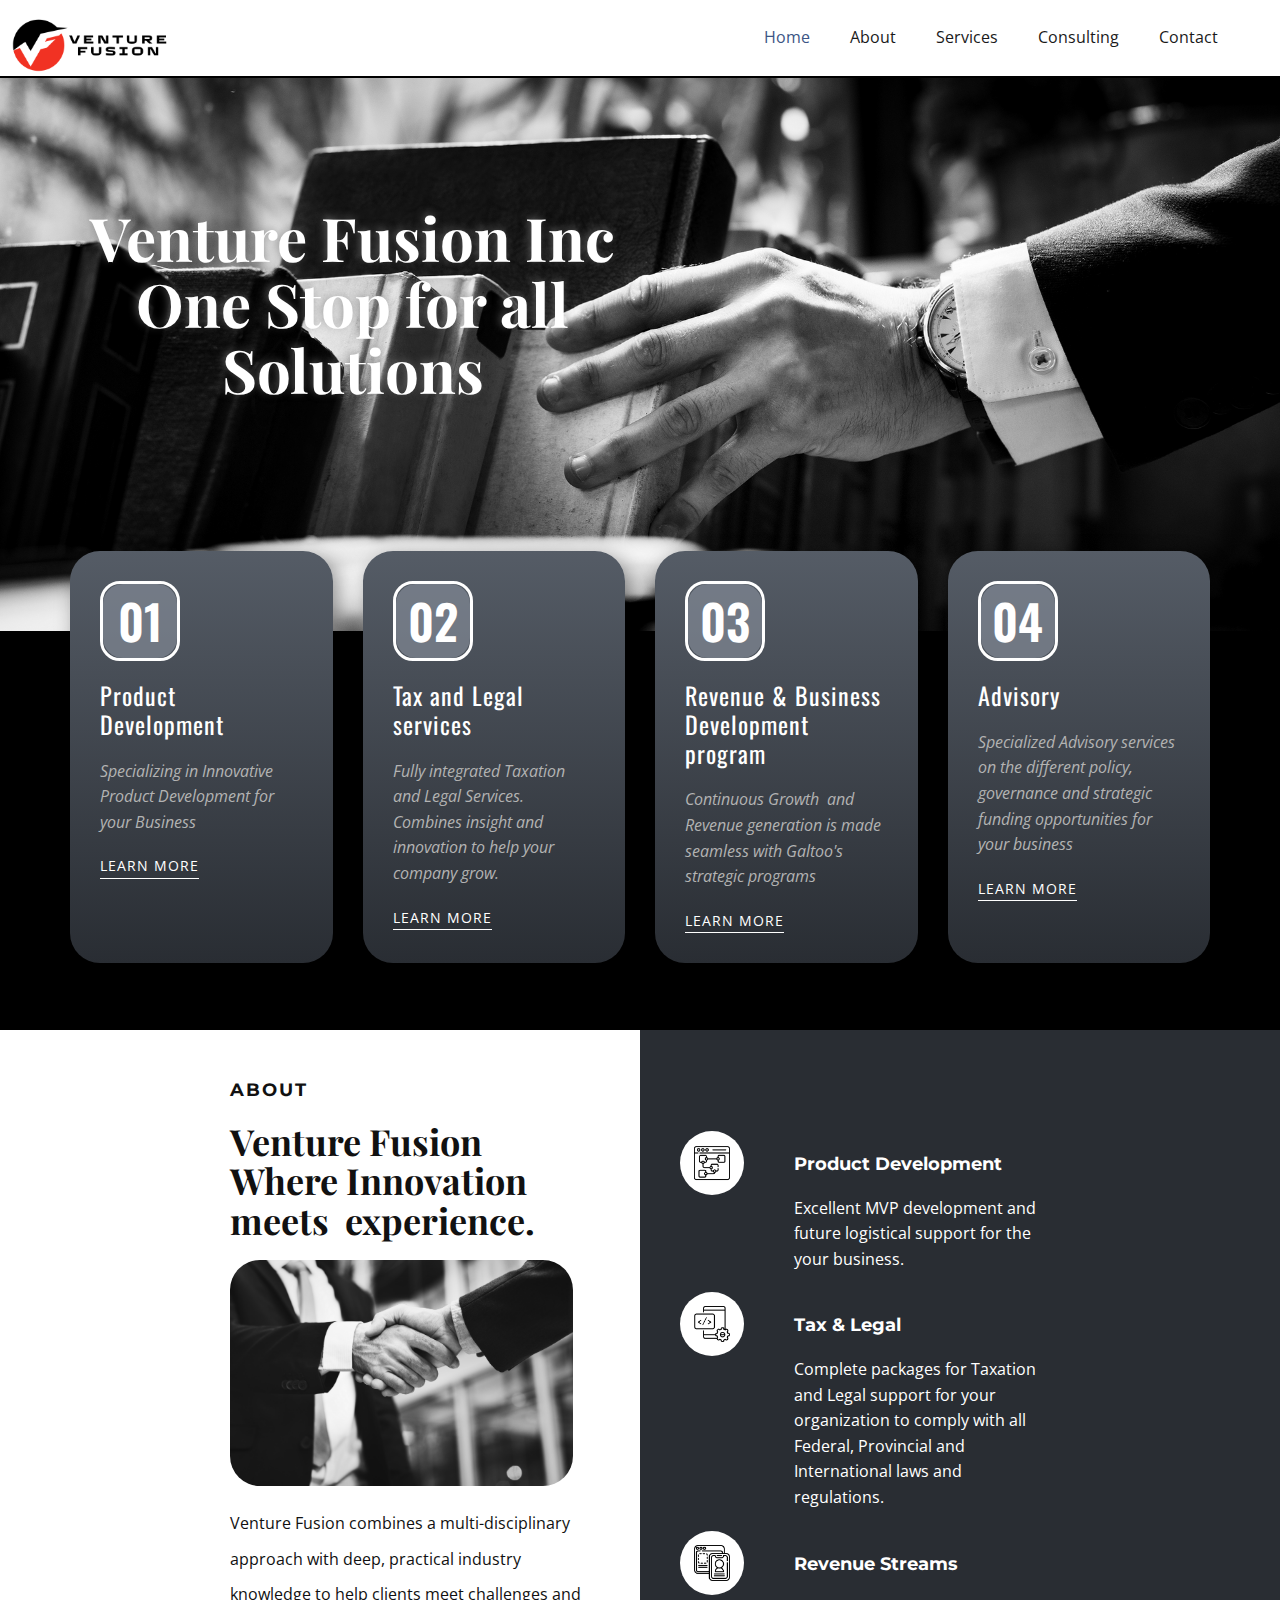
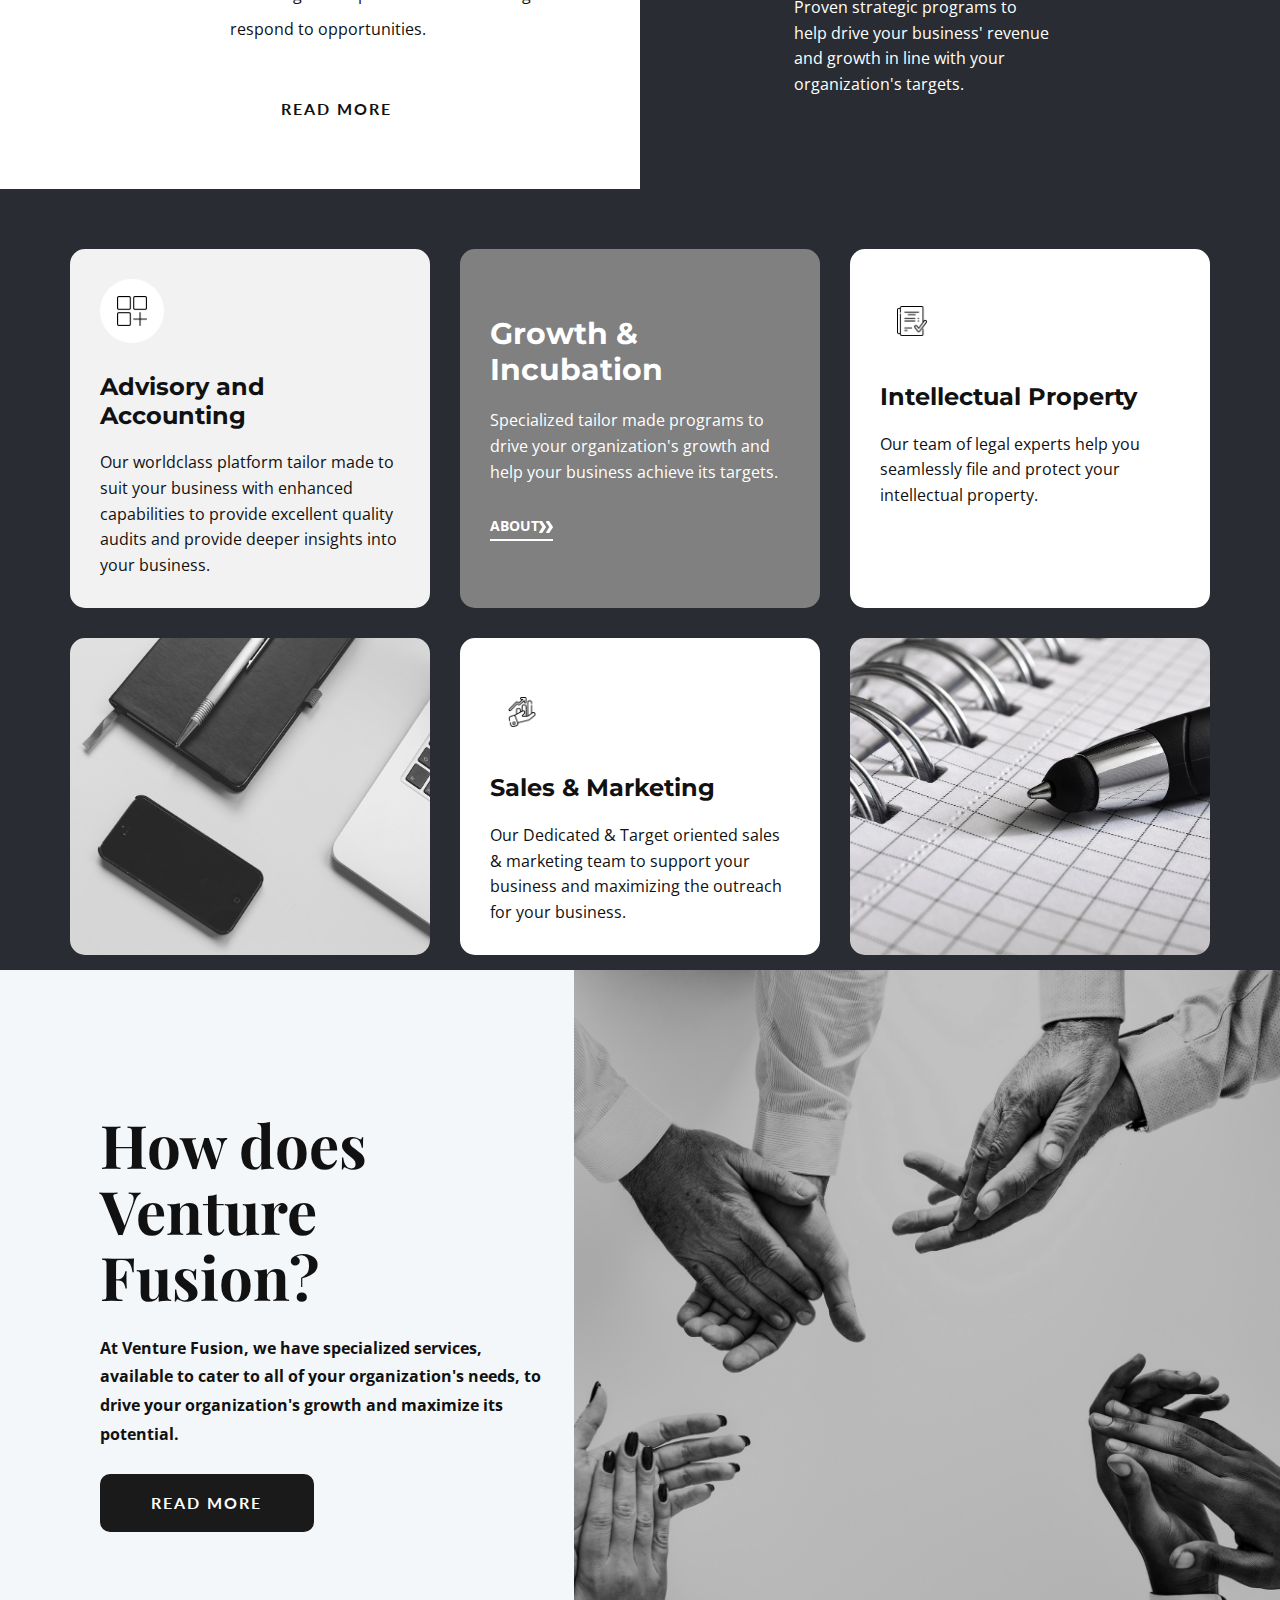
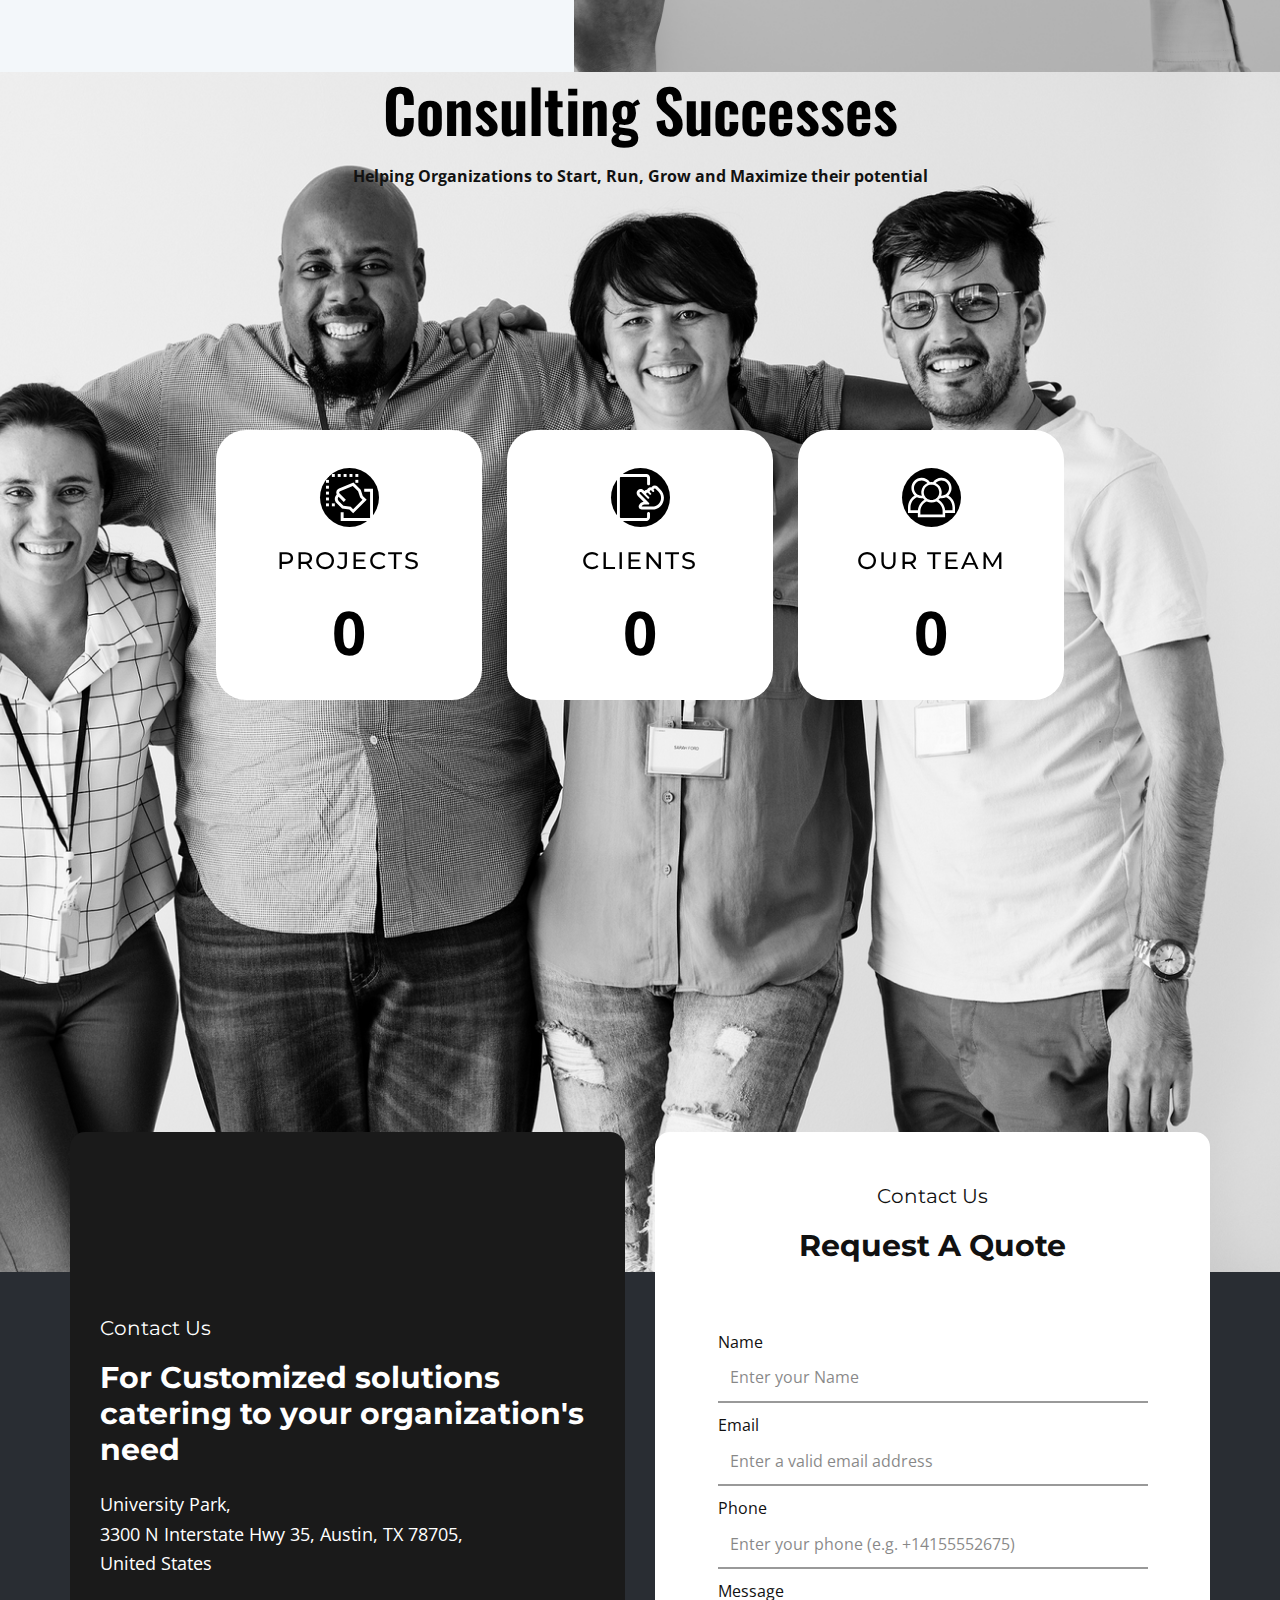
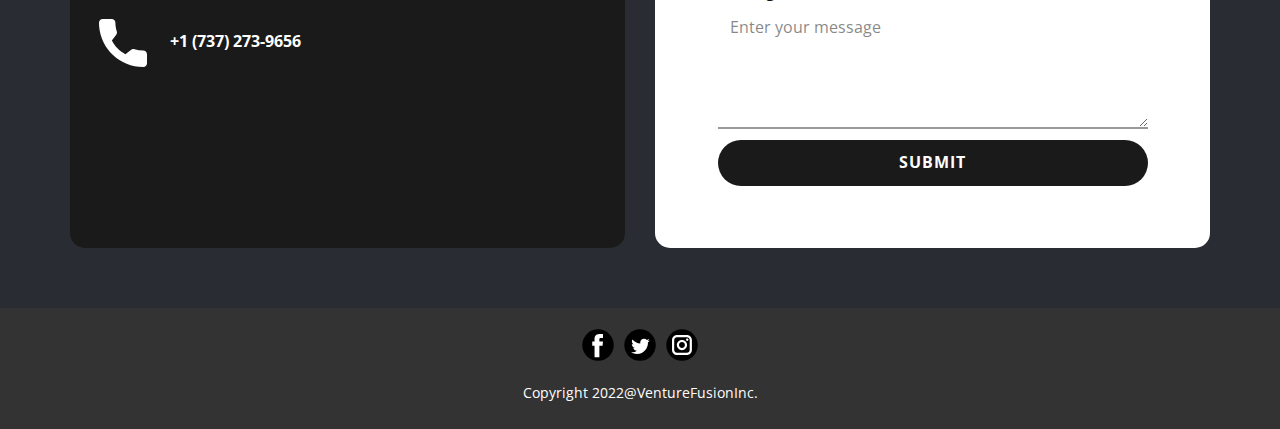
==== commit 854245ca: "text changes" ====
--- a/index.html
+++ b/index.html
@@ -12,7 +12,7 @@
     <script class="u-script" type="text/javascript" src="nicepage.js" defer=""></script>
     <meta name="generator" content="Nicepage 5.0.7, nicepage.com">
     <meta name="referrer" content="origin">
-    <link rel="icon" href="images/favicon.png">
+    <link rel="icon" href="images/favicon1.png">
     <link id="u-theme-google-font" rel="stylesheet" href="https://fonts.googleapis.com/css?family=Oswald:200,300,400,500,600,700|Open+Sans:300,300i,400,400i,500,500i,600,600i,700,700i,800,800i">
     <link id="u-page-google-font" rel="stylesheet" href="https://fonts.googleapis.com/css?family=Playfair+Display:400,400i,500,500i,600,600i,700,700i,800,800i,900,900i|Montserrat:100,100i,200,200i,300,300i,400,400i,500,500i,600,600i,700,700i,800,800i,900,900i|Lato:100,100i,300,300i,400,400i,700,700i,900,900i">
     
@@ -384,7 +384,7 @@
 c5.5,0,9.9,4.5,9.9,9.9V73.3z"></path></svg></span>
           </a>
         </div>
-        <p class="u-small-text u-text u-text-variant u-text-1">Copyright 2022@Galtoo</p>
+        <p class="u-small-text u-text u-text-variant u-text-1">Copyright 2022@VentureFusionInc.</p>
       </div></footer>
   
 </body></html>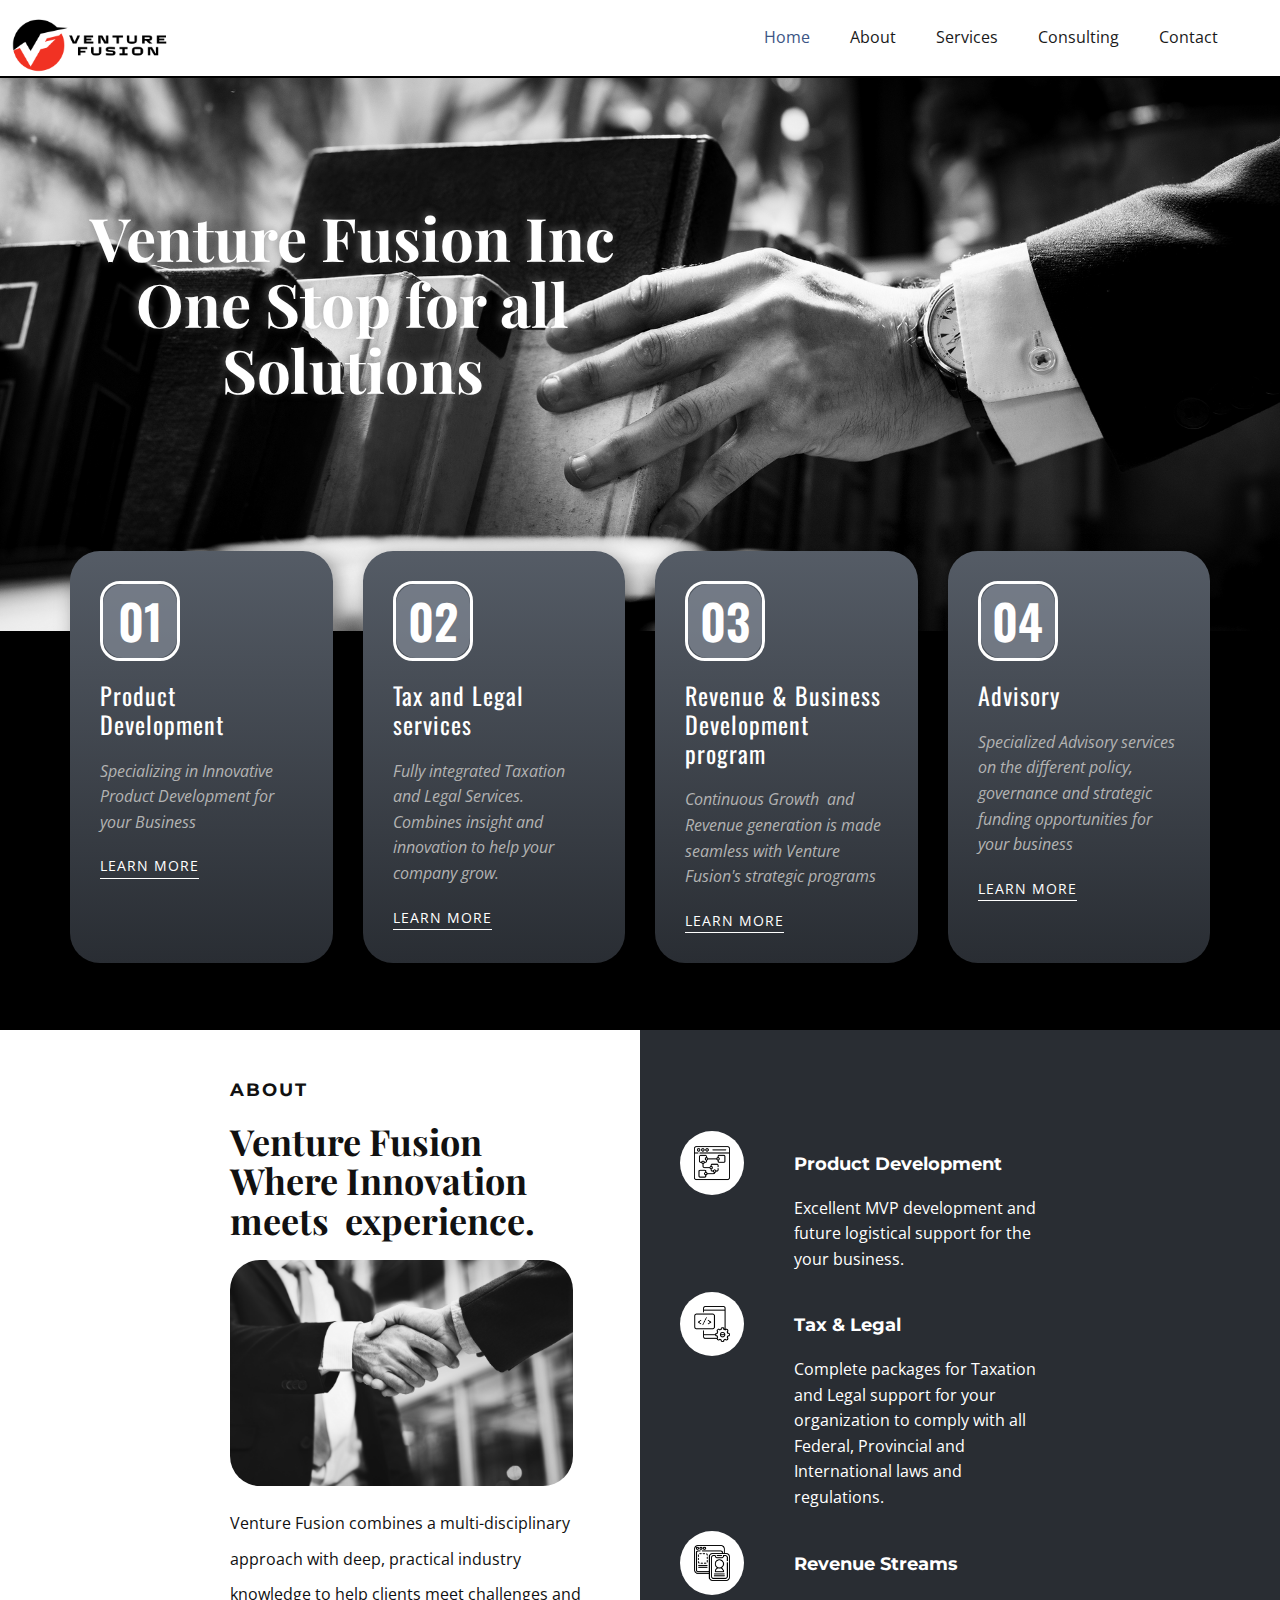
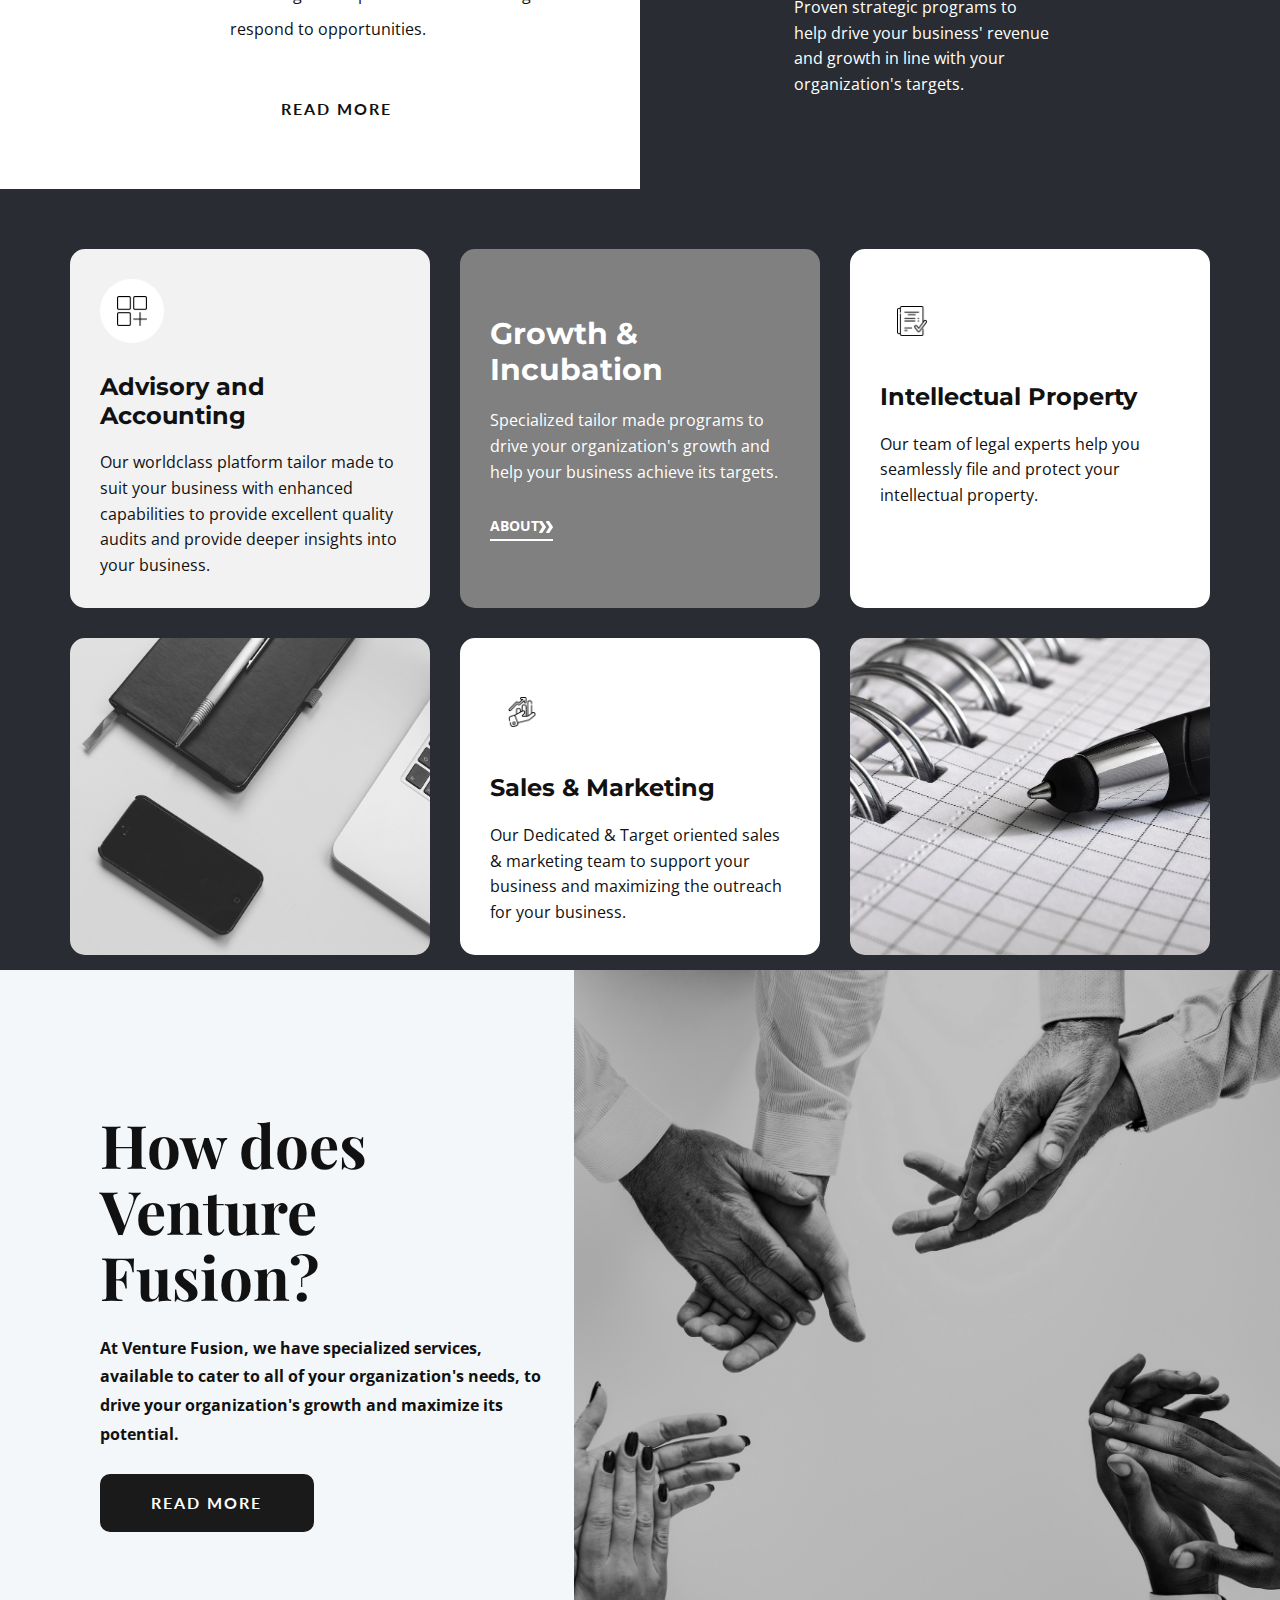
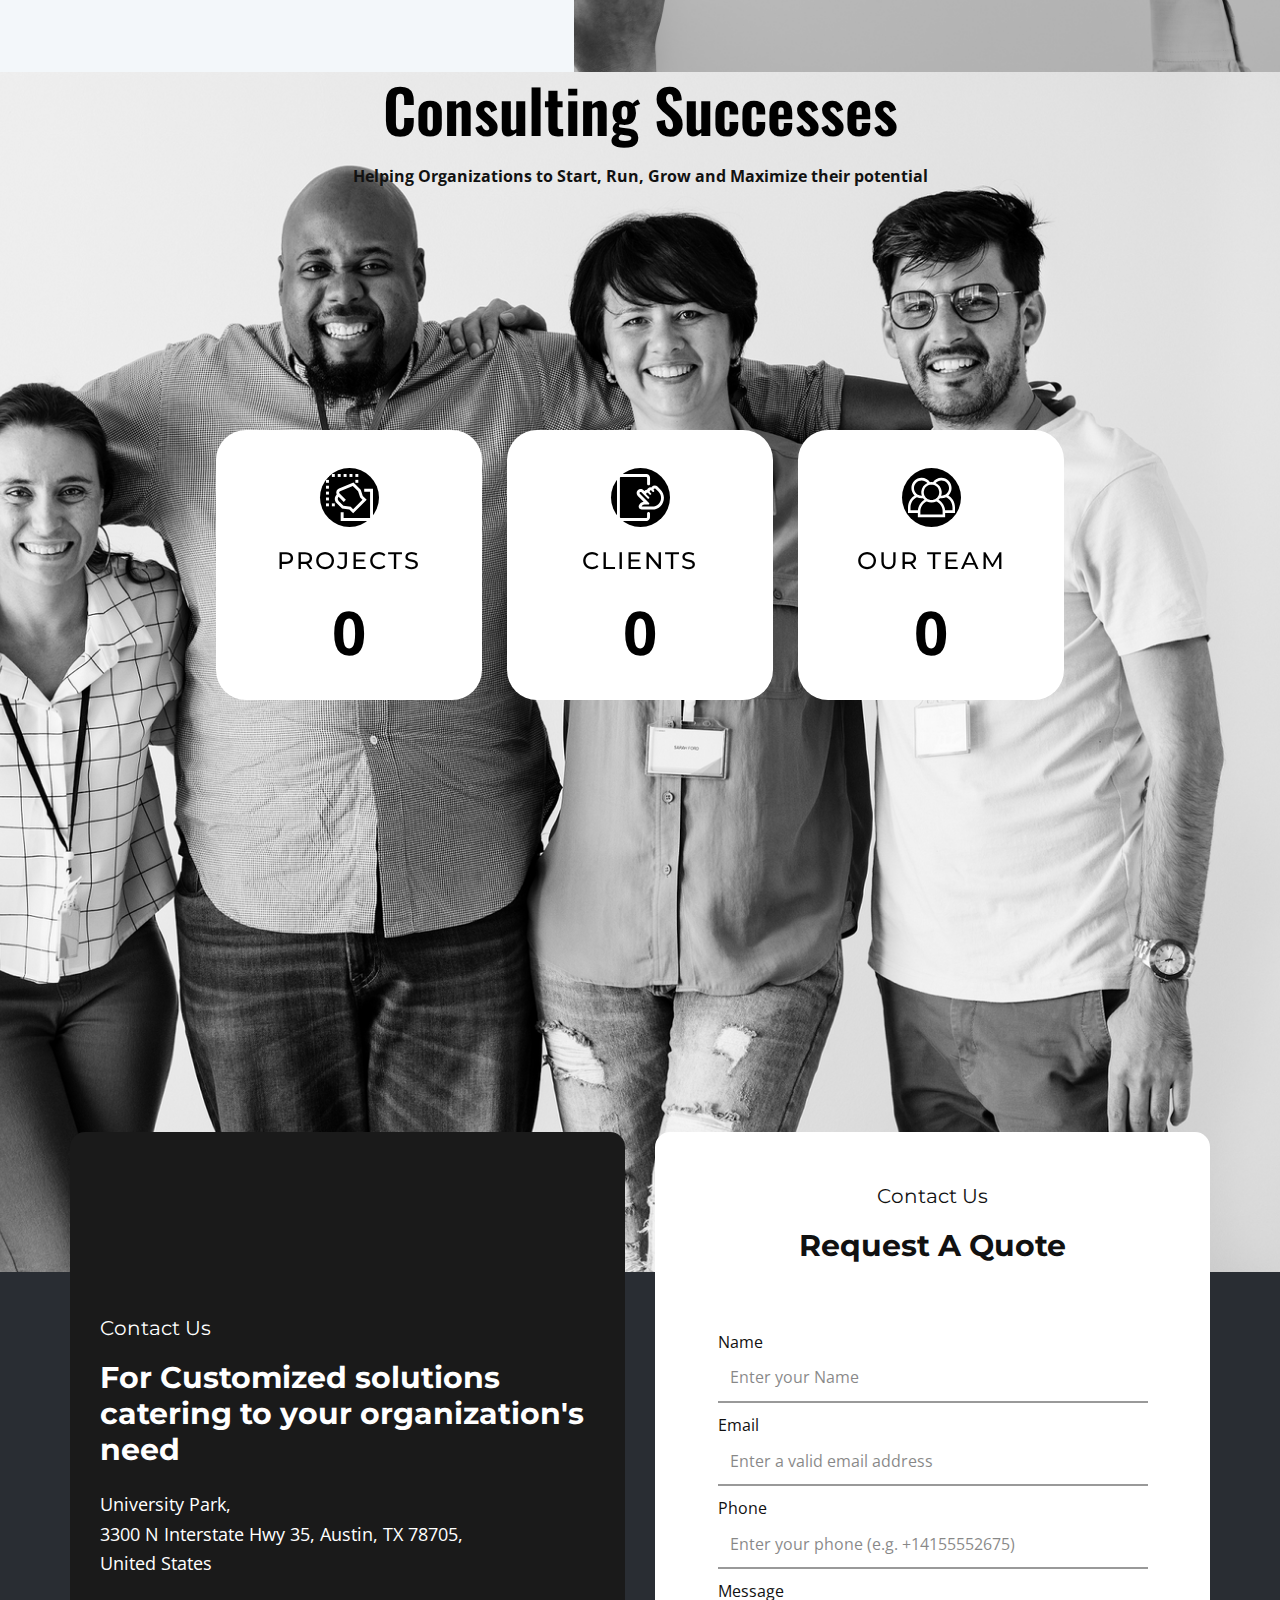
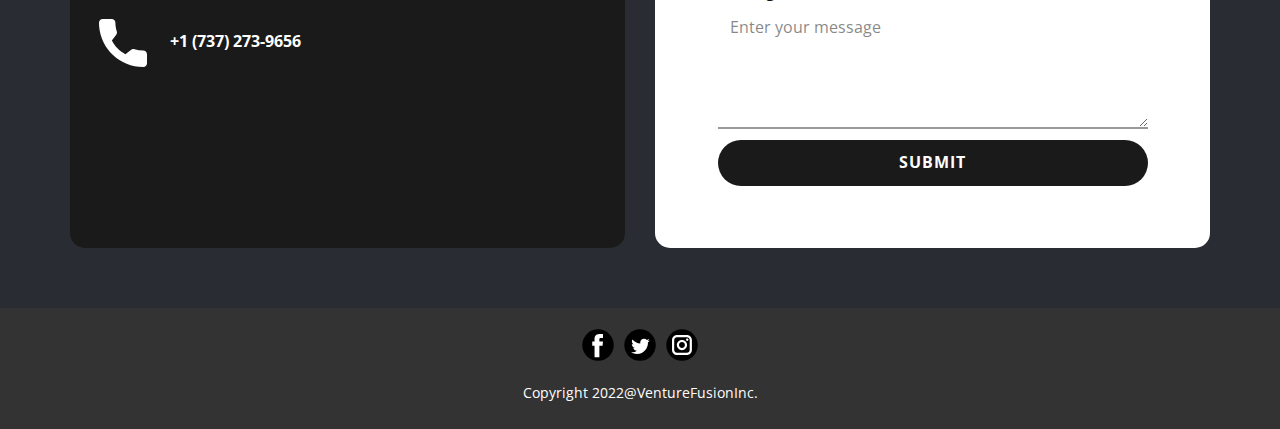
==== commit 3dd354be: "text" ====
--- a/index.html
+++ b/index.html
@@ -116,7 +116,7 @@
                 </div>
               </div>
               <h5 class="u-text u-text-body-alt-color u-text-9">Revenue &amp; Business Development program</h5>
-              <p class="u-text u-text-default u-text-grey-30 u-text-10"> Continuous Growth&nbsp; and Revenue generation is made seamless with Galtoo's strategic programs</p>
+              <p class="u-text u-text-default u-text-grey-30 u-text-10"> Continuous Growth&nbsp; and Revenue generation is made seamless with Venture Fusion's strategic programs</p>
               <a href="About.html" class="u-border-1 u-border-hover-palette-1-base u-border-no-left u-border-no-right u-border-no-top u-border-white u-bottom-left-radius-0 u-bottom-right-radius-0 u-btn u-button-style u-none u-radius-0 u-text-body-alt-color u-top-left-radius-0 u-top-right-radius-0 u-btn-3">learn more</a>
             </div>
           </div>
